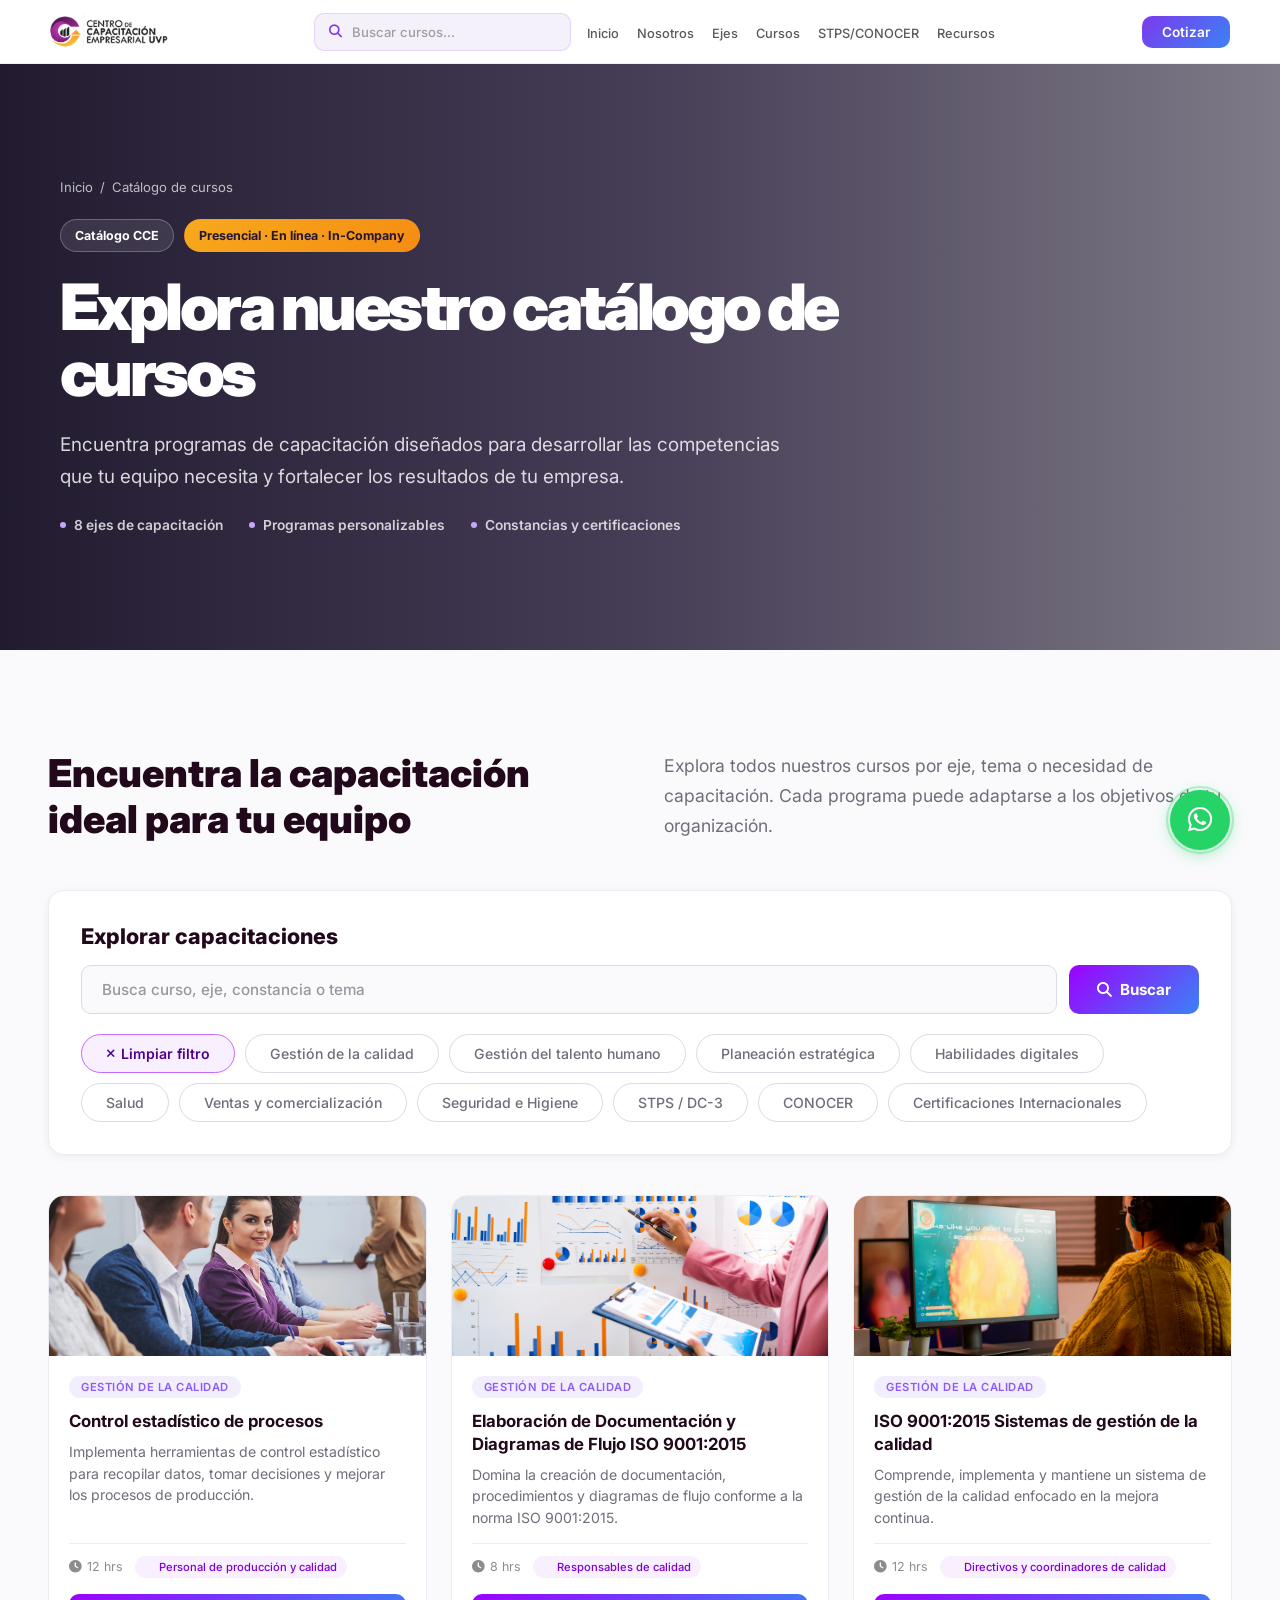
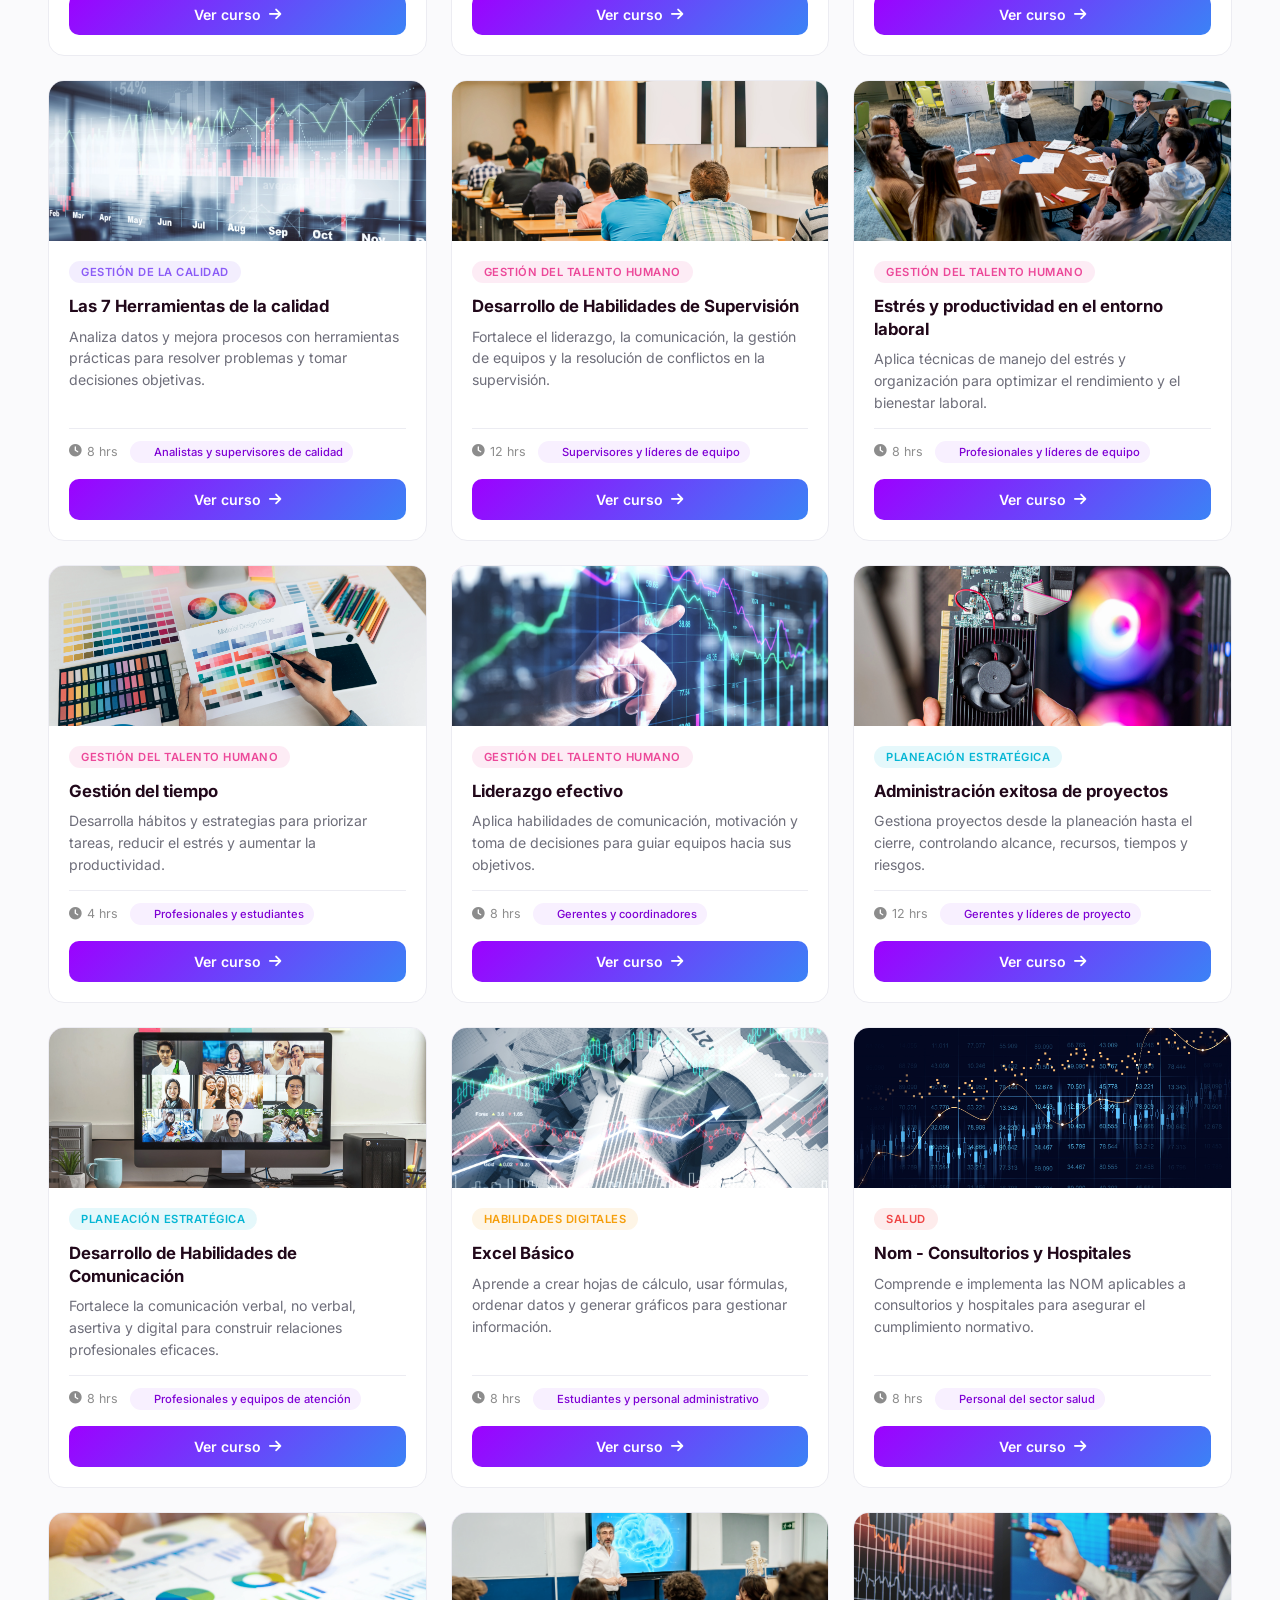
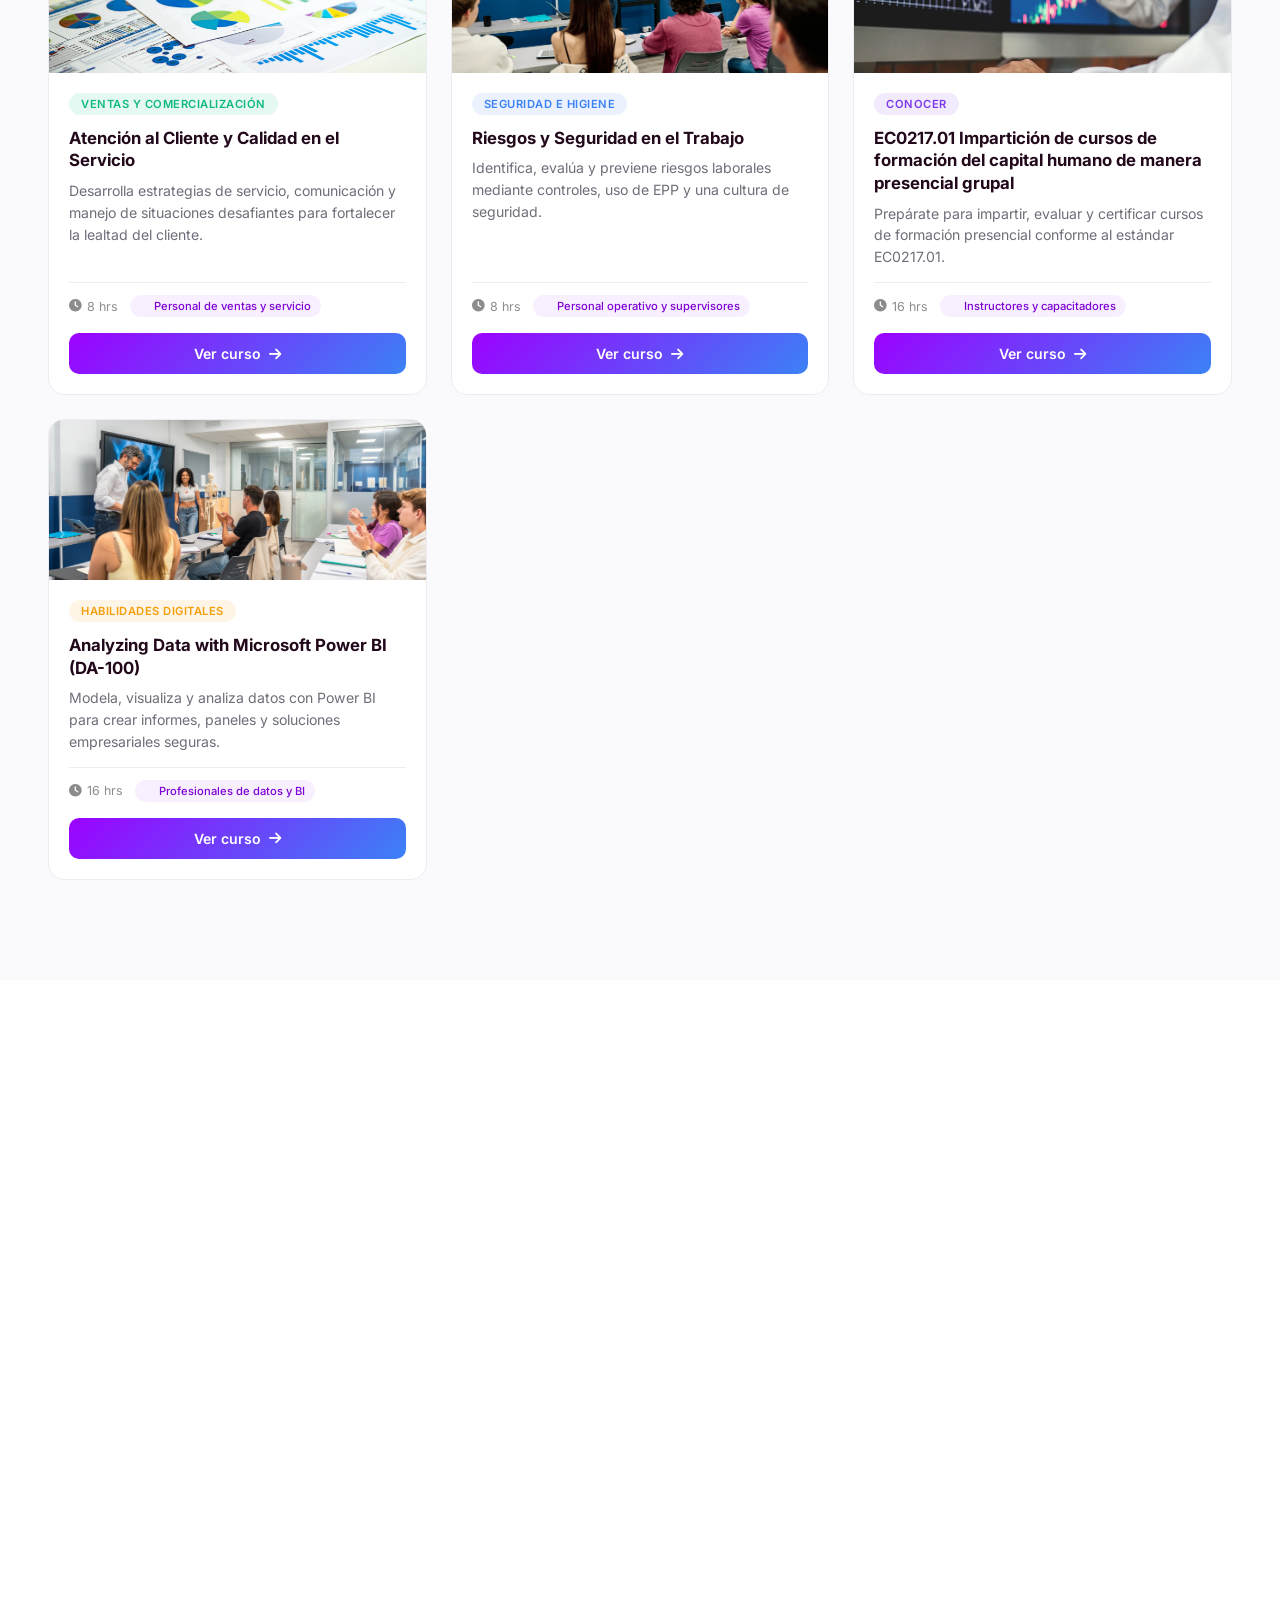
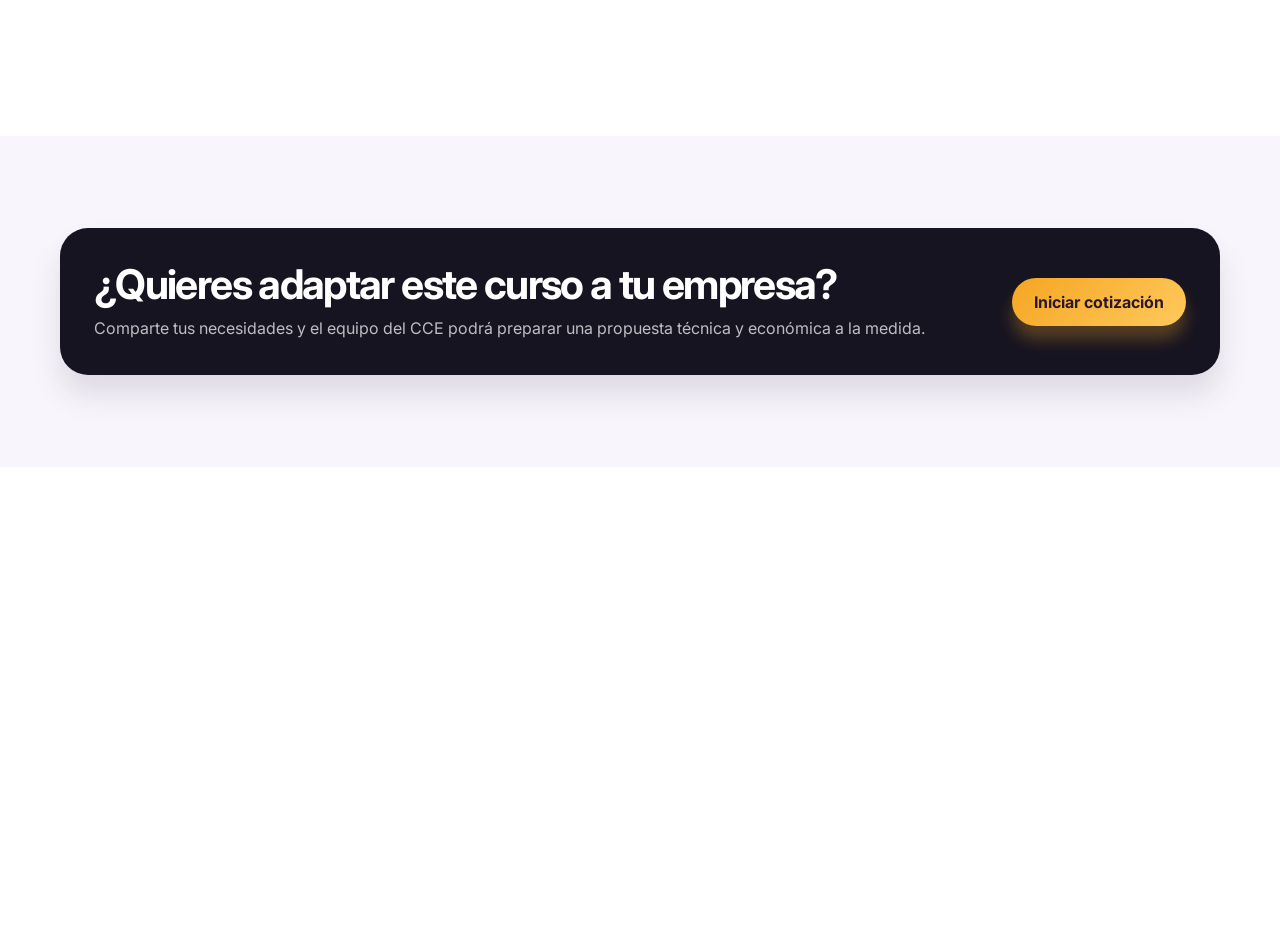
==== cursos.html @ 383e5fc8 "commit" ====
<!DOCTYPE html>
<html lang="es">
<head>
  <meta charset="UTF-8" />
  <meta name="viewport" content="width=device-width, initial-scale=1.0" />
  <title>Catálogo de cursos | CCE</title>
  <link href="https://fonts.googleapis.com/css2?family=Inter:wght@400;500;600;700;800;900&amp;display=swap" rel="stylesheet" />
  <link rel="stylesheet" href="styles/tokens.css" />
  <link rel="stylesheet" href="styles/fa-subset.css" />
</head>
<body data-catalog="full">
  <nav class="navbar">
    <a href="index.html#inicio" class="navbar-logo">
      <img src="assets/images/brand/cce-logo.png" alt="CCE Logo" class="logo-img" />
    </a>
    <div class="navbar-center">
      <div class="navbar-search">
        <i class="fas fa-search"></i>
        <input type="text" placeholder="Buscar cursos..." autocomplete="off" id="navbarSearchInput" />
        <div class="navbar-search-dropdown" id="navbarSearchDropdown"></div>
      </div>
      <ul class="navbar-links" id="navLinks">
        <li><a href="index.html">Inicio</a></li>
        <li><a href="index.html#nosotros">Nosotros</a></li>
        <li><a href="index.html#ejes">Ejes</a></li>
        <li><a href="cursos.html">Cursos</a></li>
        <li><a href="index.html#certificaciones">STPS/CONOCER</a></li>
        <li><a href="index.html#guias">Recursos</a></li>
        <li class="nav-cotizar-mobile"><a href="#cotizador" class="nav-cotizar">Cotizar</a></li>
      </ul>
    </div>
    <a href="#cotizador" class="navbar-cotizar">Cotizar</a>
    <div class="hamburger" id="hamburger" aria-label="Abrir menú" role="button" tabindex="0">
      <span></span><span></span><span></span>
    </div>
  </nav>

  <main>
    <section class="curso-hero">
      <img class="curso-hero-bg" src="assets/images/heroes/catalogo-cursos.jpg" alt="Personas analizando información empresarial" />
      <div class="curso-hero-overlay"></div>
      <div class="curso-hero-content">
        <nav class="curso-breadcrumb" aria-label="Breadcrumb">
          <a href="index.html">Inicio</a><span>/</span><span>Catálogo de cursos</span>
        </nav>
        <div class="curso-hero-tags">
          <span>Catálogo CCE</span>
          <span>Presencial · En línea · In-Company</span>
        </div>
        <h1>Explora nuestro catálogo de cursos</h1>
        <p class="curso-hero-desc">Encuentra programas de capacitación diseñados para desarrollar las competencias que tu equipo necesita y fortalecer los resultados de tu empresa.</p>
        <div class="curso-hero-meta">
          <span>8 ejes de capacitación</span>
          <span>Programas personalizables</span>
          <span>Constancias y certificaciones</span>
        </div>
      </div>
    </section>

    <section class="cursos" id="cursos">
      <div class="cursos-header">
        <h2>Encuentra la capacitación ideal para tu equipo</h2>
        <p>Explora todos nuestros cursos por eje, tema o necesidad de capacitación. Cada programa puede adaptarse a los objetivos de tu organización.</p>
      </div>

      <div class="cursos-search-section">
        <h3 class="cursos-search-title">Explorar capacitaciones</h3>
        <div class="cursos-search-row">
          <input type="text" class="cursos-search-input" id="cursosSearchInput" placeholder="Busca curso, eje, constancia o tema" />
          <button class="cursos-search-btn" id="cursosSearchBtn" type="button"><i class="fas fa-search"></i> Buscar</button>
        </div>
        <div class="cursos-chips" id="cursosChips">
          <button class="chip-clear" id="chipClear" type="button" title="Mostrar todos los cursos"><i class="fas fa-times"></i> Limpiar filtro</button>
          <button class="chip" type="button" data-category="calidad">Gestión de la calidad</button>
          <button class="chip" type="button" data-category="talento">Gestión del talento humano</button>
          <button class="chip" type="button" data-category="planeacion">Planeación estratégica</button>
          <button class="chip" type="button" data-category="digitales">Habilidades digitales</button>
          <button class="chip" type="button" data-category="salud">Salud</button>
          <button class="chip" type="button" data-category="ventas">Ventas y comercialización</button>
          <button class="chip" type="button" data-category="seguridad">Seguridad e Higiene</button>
          <button class="chip" type="button" data-credential="stps">STPS / DC-3</button>
          <button class="chip" type="button" data-credential="conocer">CONOCER</button>
          <button class="chip" type="button" data-credential="internacional">Certificaciones Internacionales</button>
        </div>
      </div>

      <div class="cursos-grid" id="cursosGrid"></div>
    </section>

    <section class="cotizador" id="cotizador">
      <div class="cotizador-container">
        <div class="cotizador-info">
          <h2>Solicita una propuesta de capacitación para tu empresa</h2>
          <p class="cotizador-como-funciona">¿Cómo funciona?</p>
          <ol class="cotizador-pasos">
            <li class="cotizador-paso"><span class="cotizador-paso-numero">1</span><div><h3>Comparte tus necesidades</h3><p>Selecciona el curso o eje de capacitación que más se adapte a tu empresa.</p></div></li>
            <li class="cotizador-paso"><span class="cotizador-paso-numero">2</span><div><h3>Personalizamos la propuesta</h3><p>Definimos modalidad, participantes, contenidos y objetivos de acuerdo con tus requerimientos.</p></div></li>
            <li class="cotizador-paso"><span class="cotizador-paso-numero">3</span><div><h3>Recibe propuesta</h3><p>Nuestro equipo te enviará una propuesta personalizada y dará seguimiento a tu solicitud.</p></div></li>
          </ol>
        </div>
        <form class="cotizador-form">
          <h2>Solicita una propuesta</h2>
          <div class="cotizador-campos">
            <label><span class="sr-only">Nombre</span><input type="text" name="nombre" placeholder="Nombre" autocomplete="name" required /></label>
            <label><span class="sr-only">Empresa</span><input type="text" name="empresa" placeholder="Empresa" autocomplete="organization" required /></label>
            <label><span class="sr-only">Correo empresarial</span><input type="email" name="correo" placeholder="Correo empresarial" autocomplete="email" required /></label>
            <label><span class="sr-only">WhatsApp</span><input type="tel" name="whatsapp" placeholder="WhatsApp" autocomplete="tel" required /></label>
            <label class="cotizador-campo-completo"><span class="sr-only">Curso o eje de interés</span><select name="interes" required><option value="" selected disabled>Selecciona curso o eje de interés</option><option value="planeacion">Planeación Estratégica</option><option value="talento">Gestión del Talento Humano</option><option value="calidad">Gestión de la Calidad</option><option value="ventas">Ventas y Comercialización</option><option value="seguridad">Seguridad e Higiene</option><option value="salud">Salud</option><option value="digitales">Habilidades Digitales</option><option value="conocer">CONOCER</option><option value="otro">Otro</option></select></label>
            <label><span class="sr-only">Modalidad deseada</span><select name="modalidad" required><option value="" selected disabled>Modalidad deseada</option><option value="presencial">Presencial</option><option value="linea">En línea</option><option value="hibrida">Híbrida</option><option value="in-company">In-Company</option></select></label>
            <label><span class="sr-only">Número de participantes</span><input type="number" name="participantes" placeholder="Número de participantes" min="1" required /></label>
            <label><span class="sr-only">Tipo de constancia</span><select name="constancia" required><option value="" selected disabled>Tipo de constancia</option><option value="institucional">Constancia institucional</option><option value="dc3">DC-3 (STPS)</option><option value="conocer">Certificación CONOCER</option><option value="internacional">Certificación internacional</option><option value="no-requerida">No requerida</option></select></label>
            <label><span class="sr-only">Ciudad o localidad</span><input type="text" name="ciudad" placeholder="Ciudad / Localidad" autocomplete="address-level2" required /></label>
            <label class="cotizador-campo-completo"><span class="sr-only">Objetivo de capacitación</span><textarea name="objetivo" rows="3" placeholder="Cuéntanos el objetivo de capacitación" required></textarea></label>
          </div>
          <button type="submit" class="cotizador-btn">Recibir propuesta personalizada</button>
          <p class="cotizador-aviso">Tus datos serán utilizados únicamente para dar seguimiento a tu solicitud de capacitación.</p>
        </form>
      </div>
    </section>

    <section class="course-footer-cta-wrap">
      <div class="course-footer-cta">
        <div>
          <h2>¿Quieres adaptar este curso a tu empresa?</h2>
          <p>Comparte tus necesidades y el equipo del CCE podrá preparar una propuesta técnica y económica a la medida.</p>
        </div>
        <a href="#cotizador">Iniciar cotización</a>
      </div>
    </section>
  </main>

  
  <!-- ============================================
       FOOTER — NUEVA ESTRUCTURA
       ============================================ -->
  <footer class="footer">
    <div class="footer-grid">
      <div class="footer-col footer-col-desc">
        <div class="footer-brand">Centro de Capacitación <span>Empresarial UVP</span></div>
        <p>Somos una plataforma de educación en línea comprometida con la excelencia académica y la innovación constante. Capacitación práctica que transforma equipos y resultados.</p>
        <a href="https://wa.me/521" target="_blank" style="display:inline-flex;align-items:center;gap:8px;padding:10px 20px;border-radius:10px;background:#25D366;color:#fff;font-size:0.82rem;font-weight:700;text-decoration:none;transition:transform var(--transition-fast);">
          <i class="fab fa-whatsapp"></i> Contáctanos
        </a>
      </div>
      <div class="footer-col">
        <h3>Mapa de sitio</h3>
        <ul>
          <li><a href="#nosotros"><i class="fas fa-arrow-right"></i>Nosotros</a></li>
          <li><a href="#ejes"><i class="fas fa-arrow-right"></i>Ejes</a></li>
          <li><a href="cursos.html"><i class="fas fa-arrow-right"></i>Cursos</a></li>
          <li><a href="#certificaciones"><i class="fas fa-arrow-right"></i>STPS / CONOCER</a></li>
          <li><a href="#guias"><i class="fas fa-arrow-right"></i>Recursos</a></li>
          <li><a href="#cotizador"><i class="fas fa-arrow-right"></i>Cotizar</a></li>
        </ul>
      </div>
      <div class="footer-col">
        <h3>Legal</h3>
        <ul>
          <li><a href="#"><i class="fas fa-arrow-right"></i>Aviso de privacidad</a></li>
          <li><a href="#"><i class="fas fa-arrow-right"></i>Términos y condiciones</a></li>
          <li><a href="#"><i class="fas fa-arrow-right"></i>Política de cookies</a></li>
        </ul>
      </div>
      <div class="footer-col">
        <h3>Contacto</h3>
        <div class="footer-contact-item">
          <svg class="footer-contact-icon" aria-hidden="true" viewBox="0 0 24 24"><path d="M20 10c0 6-8 12-8 12S4 16 4 10a8 8 0 1 1 16 0Z"/><circle cx="12" cy="10" r="3"/></svg>
          <p>Calle 3 Sur 5759, Col. El Cerrito, CP 72440, Puebla</p>
        </div>
        <div class="footer-contact-item">
          <svg class="footer-contact-icon" aria-hidden="true" viewBox="0 0 24 24"><path d="M22 16.92v3a2 2 0 0 1-2.18 2 19.8 19.8 0 0 1-8.63-3.07 19.5 19.5 0 0 1-6-6A19.8 19.8 0 0 1 2.12 4.18 2 2 0 0 1 4.11 2h3a2 2 0 0 1 2 1.72c.12.9.33 1.78.62 2.63a2 2 0 0 1-.45 2.11L8 9.74a16 16 0 0 0 6 6l1.28-1.28a2 2 0 0 1 2.11-.45c.85.29 1.73.5 2.63.62A2 2 0 0 1 22 16.92Z"/></svg>
          <p>+52 222 123 4567<br />+52 222 987 6543</p>
        </div>
        <div class="footer-contact-item">
          <svg class="footer-contact-icon" aria-hidden="true" viewBox="0 0 24 24"><rect x="3" y="5" width="18" height="14" rx="2"/><path d="m3 7 9 6 9-6"/></svg>
          <p>contacto@cceuvp.com</p>
        </div>
      </div>
      <div class="footer-col">
        <h3>Síguenos</h3>
        <div class="footer-social">
          <a href="#" aria-label="Facebook">
            <svg width="18" height="18" viewBox="0 0 24 24" fill="currentColor"><path d="M24 12.073c0-6.627-5.373-12-12-12S0 5.446 0 12.073C0 18.1 4.388 23.136 10.125 24v-8.437H7.078v-3.49h3.047v-2.66c0-3.007 1.792-4.669 4.533-4.669 1.312 0 2.686.235 2.686.235v2.953H15.83c-1.491 0-1.956.925-1.956 1.874v2.25h3.328l-.532 3.49h-2.796V24C19.612 23.136 24 18.1 24 12.073z"/></svg>
          </a>
          <a href="#" aria-label="YouTube">
            <svg width="18" height="18" viewBox="0 0 24 24" fill="currentColor"><path d="M23.498 6.186a3.016 3.016 0 00-2.122-2.136C19.505 3.545 12 3.545 12 3.545s-7.505 0-9.377.505A3.017 3.017 0 00.502 6.186C0 8.07 0 12 0 12s0 3.93.502 5.814a3.016 3.016 0 002.122 2.136c1.871.505 9.376.505 9.376.505s7.505 0 9.377-.505a3.015 3.015 0 002.122-2.136C24 15.93 24 12 24 12s0-3.93-.502-5.814zM9.545 15.568V8.432L15.818 12l-6.273 3.568z"/></svg>
          </a>
          <a href="#" aria-label="Instagram">
            <svg width="18" height="18" viewBox="0 0 24 24" fill="currentColor"><path d="M12 2.163c3.204 0 3.584.012 4.85.07 3.252.148 4.771 1.691 4.919 4.919.058 1.265.069 1.645.069 4.849 0 3.205-.012 3.584-.069 4.849-.149 3.225-1.664 4.771-4.919 4.919-1.266.058-1.644.07-4.85.07-3.204 0-3.584-.012-4.849-.07-3.26-.149-4.771-1.699-4.919-4.92-.058-1.265-.07-1.644-.07-4.849 0-3.204.013-3.583.07-4.849.149-3.227 1.664-4.771 4.919-4.919 1.266-.057 1.645-.069 4.849-.069zM12 0C8.741 0 8.333.014 7.053.072 2.695.272.273 2.69.073 7.052.014 8.333 0 8.741 0 12c0 3.259.014 3.668.072 4.948.2 4.358 2.618 6.78 6.98 6.98C8.333 23.986 8.741 24 12 24c3.259 0 3.668-.014 4.948-.072 4.354-.2 6.782-2.618 6.979-6.98.059-1.28.073-1.689.073-4.948 0-3.259-.014-3.667-.072-4.947-.196-4.354-2.617-6.78-6.979-6.98C15.668.014 15.259 0 12 0zm0 5.838a6.162 6.162 0 100 12.324 6.162 6.162 0 000-12.324zM12 16a4 4 0 110-8 4 4 0 010 8zm6.406-11.845a1.44 1.44 0 100 2.881 1.44 1.44 0 000-2.881z"/></svg>
          </a>
          <a href="#" aria-label="LinkedIn">
            <svg width="18" height="18" viewBox="0 0 24 24" fill="currentColor"><path d="M20.447 20.452h-3.554v-5.569c0-1.328-.027-3.037-1.852-3.037-1.853 0-2.136 1.445-2.136 2.939v5.667H9.351V9h3.414v1.561h.046c.477-.9 1.637-1.85 3.37-1.85 3.601 0 4.267 2.37 4.267 5.455v6.286zM5.337 7.433a2.062 2.062 0 01-2.063-2.065 2.064 2.064 0 112.063 2.065zm1.782 13.019H3.555V9h3.564v11.452zM22.225 0H1.771C.792 0 0 .774 0 1.729v20.542C0 23.227.792 24 1.771 24h20.451C23.2 24 24 23.227 24 22.271V1.729C24 .774 23.2 0 22.222 0h.003z"/></svg>
          </a>
        </div>
      </div>
    </div>
    <div class="footer-bottom">
      <p>&copy; 2026 Centro de Capacitación Empresarial UVP. Todos los derechos reservados.</p>
    </div>
  </footer>

  <a href="https://wa.me/521" target="_blank" rel="noopener" class="whatsapp-float" aria-label="WhatsApp"><i class="fab fa-whatsapp"></i><span class="whatsapp-float-tooltip">Escríbenos</span></a>

  <script src="scripts/animations.js" defer></script>
  <script src="scripts/ui-interactions.js" defer></script>
</body>
</html>
---- styles/tokens.css ----
:root {
  --color-primary-50: #F8F0FF;
  --color-primary-100: #F0DFFF;
  --color-primary-200: #D9A7FF;
  --color-primary-300: #C46AFF;
  --color-primary-400: #B030FF;
  --color-primary-500: #9C01FF;
  --color-primary-600: #7E00D4;
  --color-primary-700: #51008B;
  --color-primary-800: #3A0065;
  --color-primary-900: #21081A;

  --color-accent-50: #FFF6E8;
  --color-accent-100: #FFE9C5;
  --color-accent-200: #FFD68B;
  --color-accent-300: #FFC24E;
  --color-accent-400: #FFB12C;
  --color-accent-500: #FFA901;
  --color-accent-600: #F6A12C;
  --color-accent-700: #D58700;
  --color-accent-800: #9A6200;
  --color-accent-900: #6A4300;

  --color-background: #FFFFFF;
  --color-surface: #FAFAFC;
  --color-surface-secondary: #F3F3F7;

  --color-text-primary: #21081A;
  --color-text-secondary: #511448;
  --color-text-muted: #6E6E7A;
  --color-text-inverse: #FFFFFF;

  --color-border-light: #ECECF2;
  --color-border-default: #DADAE5;
  --color-border-strong: #BEBED0;

  --font-heading-xl: clamp(2.5rem, 4vw, 3.25rem);
  --font-heading-lg: clamp(2rem, 3vw, 2.6rem);
  --font-heading-md: clamp(1.5rem, 2.5vw, 2rem);
  --font-body-lg: 1.1rem;
  --font-body: 0.95rem;
  --font-body-sm: 0.88rem;
  --font-caption: 0.78rem;

  --radius-sm: 8px;
  --radius-md: 10px;
  --radius-lg: 16px;
  --radius-xl: 24px;
  --radius-full: 50px;

  --shadow-sm: 0 2px 8px rgba(0, 0, 0, 0.06);
  --shadow-md: 0 8px 24px rgba(0, 0, 0, 0.08);
  --shadow-lg: 0 20px 40px -12px rgba(0, 0, 0, 0.1);
  --shadow-xl: 0 30px 60px -12px rgba(0, 0, 0, 0.15);

  --transition-fast: 0.2s ease;
  --transition-base: 0.3s ease;
  --transition-slow: 0.5s cubic-bezier(0.23, 1, 0.32, 1);

  --motion-duration-fast: 150ms;
  --motion-duration-base: 250ms;
  --motion-duration-slow: 400ms;
  --motion-easing-enter: cubic-bezier(0, 0, 0.2, 1);
  --motion-easing-exit: cubic-bezier(0.4, 0, 1, 1);
  --motion-easing-bounce: cubic-bezier(0.34, 1.56, 0.64, 1);
  --motion-easing-parallax: cubic-bezier(0.23, 1, 0.32, 1);
}

* { margin: 0; padding: 0; box-sizing: border-box; }

body {
  font-family: 'Inter', sans-serif;
  overflow-x: hidden;
  background: var(--color-background);
  color: var(--color-text-primary);
  -webkit-font-smoothing: antialiased;
  -moz-osx-font-smoothing: grayscale;
}

img { max-width: 100%; display: block; }
a { color: inherit; text-decoration: none; }
button { cursor: pointer; font-family: 'Inter', sans-serif; }

@media (prefers-reduced-motion: reduce) {
  *, *::before, *::after {
    animation-duration: 0.01ms !important;
    animation-iteration-count: 1 !important;
    transition-duration: 0.01ms !important;
    scroll-behavior: auto !important;
  }
}

.sr-only {
  position: absolute; width: 1px; height: 1px; padding: 0; margin: -1px;
  overflow: hidden; clip: rect(0,0,0,0); white-space: nowrap; border-width: 0;
}

.fade-section {
  opacity: 0;
  transform: translateY(40px);
  transition: opacity 0.7s var(--motion-easing-parallax), transform 0.7s var(--motion-easing-parallax);
}
.fade-section.visible { opacity: 1; transform: translateY(0); }

@media (prefers-reduced-motion: reduce) {
  .fade-section { opacity: 1; transform: none; transition: none; }
}

@media (max-width: 768px) {
  :root {
    --font-heading-xl: clamp(2rem, 6vw, 2.5rem);
    --font-heading-lg: clamp(1.6rem, 5vw, 2rem);
  }
}

/* ============================================
   NAVBAR
   ============================================ */
.navbar {
  position: fixed; top: 0; left: 0; width: 100%; z-index: 100;
  display: flex; align-items: center; justify-content: space-between;
  padding: 0 max(48px, calc((100vw - 1180px) / 2)); height: 64px;
  background: #ffffff;
  backdrop-filter: blur(20px);
  border-bottom: 1px solid rgba(0, 0, 0, 0.06);
}

#inicio,
#nosotros,
#ejes,
#cursos,
#certificaciones,
#guias,
#cotizador {
  scroll-margin-top: 80px;
}

.navbar-center {
  flex: 1; display: flex; align-items: center; justify-content: center;
  gap: 24px; margin: 0;
}

.navbar-search {
  display: flex; align-items: center; gap: 0;
  background: #f4f1fa;
  border: 1px solid rgba(123, 47, 247, 0.15);
  border-radius: 10px;
  padding: 0 14px; height: 38px;
  transition: border-color var(--transition-base), box-shadow var(--transition-base);
  max-width: 400px;
  position: relative;
}

.navbar-search:focus-within {
  border-color: rgba(123, 47, 247, 0.4);
  box-shadow: 0 0 0 3px rgba(123, 47, 247, 0.08);
}

.navbar-search i { color: #7c3aed; font-size: 13px; margin-right: 10px; }

.navbar-search {
  position: relative;
}
.navbar-search input {
  border: none; outline: none; background: transparent;
  font-family: 'Inter', sans-serif; font-size: 0.82rem; font-weight: 500;
  color: #1a1a2e; width: 100%;
}
.navbar-search input::placeholder { color: rgba(0, 0, 0, 0.35); }

.navbar-search-dropdown {
  position: absolute; top: calc(100% + 8px); left: 50%; transform: translateX(-50%);
  width: 480px; background: #fff; border: 1px solid var(--color-border-light);
  border-radius: var(--radius-md); box-shadow: var(--shadow-lg);
  z-index: 200; max-height: 360px; overflow-y: auto;
  display: none;
}
.navbar-search-dropdown.active { display: block; }
.navbar-search-dropdown-item {
  display: flex; flex-wrap: wrap; align-items: center; gap: 4px 12px;
  padding: 10px 16px; cursor: pointer; font-size: 0.82rem;
  color: var(--color-text-secondary); transition: background var(--transition-fast);
  border-bottom: 1px solid var(--color-border-light);
}
.navbar-search-dropdown-item:last-child { border-bottom: none; }
.navbar-search-dropdown-item:hover { background: var(--color-primary-50); }
.navbar-search-dropdown-item .item-category {
  font-size: 0.65rem; padding: 2px 8px; border-radius: var(--radius-full);
  font-weight: 600; text-transform: uppercase; letter-spacing: 0.3px;
  background: var(--color-primary-50); color: var(--color-primary-600);
  white-space: nowrap; line-height: 1.4;
}
.navbar-search-dropdown-item .item-title {
  font-weight: 600; color: var(--color-text-primary);
  flex: 0 0 100%; order: 2; line-height: 1.4;
}
.navbar-search-dropdown-item .item-duration {
  color: var(--color-text-muted); font-size: 0.75rem; white-space: nowrap;
  margin-left: auto; display: inline-flex; align-items: center; gap: 4px;
}
.navbar-search-empty {
  padding: 20px; text-align: center; font-size: 0.82rem; color: var(--color-text-muted);
}

.navbar-links {
  display: flex; align-items: center; gap: 32px;
  list-style: none; margin: 0; padding: 0;
}
.navbar-links a {
  color: rgba(0, 0, 0, 0.65); text-decoration: none;
  font-size: 0.88rem; font-weight: 500;
  transition: color var(--transition-base);
}
.navbar-links a:hover { color: #7c3aed; }

.navbar-logo {
  display: flex; align-items: center; gap: 10px;
  text-decoration: none; z-index: 110;
}
.navbar-logo .logo-img { height: 36px; width: auto; object-fit: contain; }

.navbar-cotizar {
  position: relative; overflow: hidden;
  padding: 8px 20px; border-radius: 10px;
  background: linear-gradient(135deg, #7c3aed, #3b82f6);
  color: #fff !important; font-weight: 600; font-size: 0.85rem;
  text-decoration: none; white-space: nowrap; z-index: 110;
  transition: transform var(--transition-fast), box-shadow var(--transition-fast);
}
.navbar-cotizar::before {
  content: ''; position: absolute; top: 0; left: -100%; width: 100%; height: 100%;
  background: linear-gradient(90deg, transparent, rgba(255,255,255,0.2), transparent);
  animation: shimmer 2.5s infinite;
}
.navbar-cotizar:hover {
  background: linear-gradient(135deg, #6d28d9, #2563eb);
  color: #fff !important; transform: scale(1.03);
  box-shadow: 0 8px 20px rgba(124, 58, 237, 0.35);
}
.navbar-cotizar:hover::before { animation: none; }
.navbar-cotizar:active { transform: scale(0.96); }

@media (min-width: 769px) and (max-width: 1280px) {
  .navbar-center { gap: 16px; }
  .navbar-search { max-width: 260px; }
  .navbar-links { gap: 18px; }
  .navbar-links a { font-size: 0.8rem; }
}

@keyframes shimmer {
  0% { transform: translateX(0); }
  100% { transform: translateX(200%); }
}

.nav-cotizar-mobile {
  display: none;
}
.nav-cotizar {
  display: inline-flex; width: 100%; justify-content: center;
  padding: 12px 20px; margin-top: 8px; border-radius: 10px;
  background: linear-gradient(135deg, #7c3aed, #3b82f6);
  color: #fff !important; font-weight: 600; font-size: 0.9rem; text-decoration: none;
}

.hamburger {
  display: none; flex-direction: column; gap: 5px;
  cursor: pointer; padding: 6px; z-index: 110;
}
.hamburger span {
  width: 22px; height: 2.5px; background: #1a1a2e;
  border-radius: 2px; transition: all 0.3s ease;
}
.hamburger.active span:nth-child(1) { transform: rotate(45deg) translate(5px, 5px); }
.hamburger.active span:nth-child(2) { opacity: 0; }
.hamburger.active span:nth-child(3) { transform: rotate(-45deg) translate(5px, -5px); }

/* ============================================
   HERO
   ============================================ */
.hero {
  position: relative; width: 100%; height: 100vh;
  background: #0a0820; overflow: hidden;
  display: flex; align-items: center; padding-top: 64px;
}

.hero-video {
  position: absolute; top: 50%; left: 50%;
  min-width: 100%; min-height: 100%; width: 100vw; height: 100vh;
  transform: translate(-50%, -50%);
  object-fit: cover; z-index: 0;
}

@media (max-width: 768px) {
  .hero-video {
    width: 100%; height: 100%; top: 50%; left: 50%;
    transform: translate(-50%, -50%); object-fit: cover;
  }
}

.hero::before {
  content: ''; position: absolute; inset: 0;
  background: linear-gradient(135deg, rgba(10,8,30,0.88) 0%, rgba(20,10,40,0.75) 50%, rgba(10,8,30,0.6) 100%);
  z-index: 1;
}

.content {
  position: relative; z-index: 2;
  max-width: 720px; padding: 0 48px; margin-left: 6%;
}

.content > * {
  opacity: 0;
  transform: translateY(30px);
  animation: fadeUp 0.8s ease-out forwards;
}

.content > *:nth-child(1) { animation-delay: 0.2s; }
.content > *:nth-child(2) { animation-delay: 0.45s; }
.content > *:nth-child(3) { animation-delay: 0.7s; }
.content > *:nth-child(4) { animation-delay: 0.95s; }
.content > *:nth-child(5) { animation-delay: 1.2s; }
.content > *:nth-child(6) { animation-delay: 1.45s; }

@keyframes fadeUp {
  from { opacity: 0; transform: translateY(30px); }
  to { opacity: 1; transform: translateY(0); }
}

.badge {
  display: inline-flex; align-items: center; gap: 8px;
  padding: 8px 20px; border-radius: 50px;
  background: rgba(123, 47, 247, 0.18);
  border: 1px solid rgba(123, 47, 247, 0.35);
  color: #c4a8ff; font-size: 13px; font-weight: 600;
  letter-spacing: 0.3px; margin-bottom: 20px;
  backdrop-filter: blur(12px);
}
.badge i { color: #a78bfa; font-size: 12px; }

h1 {
  font-size: clamp(2.2rem, 5vw, 4.2rem); font-weight: 900;
  color: #ffffff; line-height: 1.1; margin-bottom: 16px;
}
h1 span {
  background: linear-gradient(135deg, #7c3aed, #6366f1, #3b82f6);
  -webkit-background-clip: text; -webkit-text-fill-color: transparent; background-clip: text;
}

.subtitle {
  font-size: clamp(0.95rem, 1.6vw, 1.1rem);
  color: rgba(255, 255, 255, 0.78);
  font-weight: 400; line-height: 1.7; margin-bottom: 32px; max-width: 580px;
}

.cta-group { display: flex; gap: 14px; flex-wrap: wrap; margin-bottom: 48px; }

.btn-primary {
  padding: 15px 34px; border-radius: 12px;
  background: linear-gradient(135deg, #7c3aed, #3b82f6);
  color: #fff; font-size: 15px; font-weight: 700; border: none;
  cursor: pointer;
  transition: transform var(--transition-base), box-shadow var(--transition-base);
  text-decoration: none; display: inline-flex; align-items: center; gap: 8px;
}
.btn-primary:hover {
  transform: translateY(-2px);
  box-shadow: 0 20px 40px rgba(124, 58, 237, 0.4);
}
.btn-primary i { font-size: 14px; }

.btn-secondary {
  padding: 15px 34px; border-radius: 12px;
  background: rgba(255, 255, 255, 0.07);
  border: 1px solid rgba(255, 255, 255, 0.18);
  color: #fff; font-size: 15px; font-weight: 600; cursor: pointer;
  transition: background var(--transition-base);
  text-decoration: none; display: inline-flex; align-items: center; gap: 8px;
}
.btn-secondary:hover { background: rgba(255, 255, 255, 0.14); }

.btn-nav {
  padding: 8px 20px !important; border-radius: 10px;
  background: linear-gradient(135deg, #7c3aed, #3b82f6) !important;
  color: #fff !important; font-weight: 600 !important; font-size: 0.85rem !important;
}
.btn-nav:hover {
  background: linear-gradient(135deg, #6d28d9, #2563eb) !important;
  color: #fff !important;
}

.features {
  display: grid; grid-template-columns: repeat(3, 1fr); gap: 16px; margin-bottom: 40px;
}

.feature-card {
  background: rgba(255, 255, 255, 0.05);
  border: 1px solid rgba(255, 255, 255, 0.08);
  border-radius: 14px; padding: 24px 18px; text-align: left;
  backdrop-filter: blur(8px);
  transition: transform var(--transition-base), border-color var(--transition-base), background var(--transition-base);
}
.feature-card:hover {
  transform: translateY(-3px);
  border-color: rgba(123, 47, 247, 0.4);
  background: rgba(255, 255, 255, 0.08);
}

.feature-icon {
  width: 44px; height: 44px; margin-bottom: 12px;
  display: flex; align-items: center; justify-content: center;
  border-radius: 12px; background: rgba(123, 47, 247, 0.15);
}
.feature-icon svg { width: 18px; height: 18px; color: #a78bfa; }

.feature-title { font-size: 0.9rem; font-weight: 700; color: #fff; margin-bottom: 5px; }
.feature-desc { font-size: 0.78rem; color: rgba(255, 255, 255, 0.6); line-height: 1.5; }

.stats { display: flex; flex-wrap: wrap; gap: 0; padding-top: 24px; border-top: 1px solid rgba(255, 255, 255, 0.08); }
.stat { color: rgba(255, 255, 255, 0.82); font-size: 1rem; font-weight: 600; line-height: 1.3; text-align: left; }
.stat + .stat { margin-left: 20px; padding-left: 20px; border-left: 1px solid rgba(255, 255, 255, 0.2); }
.stat-number { font-size: 1.8rem; font-weight: 800; color: #fff; }
.stat-number span {
  background: linear-gradient(135deg, #7c3aed, #3b82f6);
  -webkit-background-clip: text; -webkit-text-fill-color: transparent; background-clip: text;
}
.stat-label { font-size: 0.78rem; color: rgba(255, 255, 255, 0.6); margin-top: 2px; font-weight: 500; }

@media (min-width: 1025px) {
  .content { max-width: 1080px; }
  .feature-title { font-size: 1.5rem; }
  .feature-desc { font-size: 1rem; line-height: 1.3rem; }
  .stats { flex-wrap: nowrap; }
  .stat { white-space: nowrap; }
}

.glow-orb {
  position: absolute; width: 500px; height: 500px; border-radius: 50%;
  background: radial-gradient(circle, rgba(123,47,247,0.3), transparent 70%);
  top: -120px; right: -80px;
  animation: float 8s ease-in-out infinite; z-index: 1;
}
.glow-orb-2 {
  position: absolute; width: 400px; height: 400px; border-radius: 50%;
  background: radial-gradient(circle, rgba(59,130,246,0.25), transparent 70%);
  bottom: -100px; left: 30%;
  animation: float 10s ease-in-out infinite reverse; z-index: 1;
}

@keyframes float {
  0%, 100% { transform: translate(0, 0); }
  50% { transform: translate(25px, -25px); }
}

@media (max-width: 768px) {
  .navbar { padding: 0 20px; }
  .navbar-cotizar { display: none; }
  .navbar-center { display: block; flex: 0 0 auto; order: 2; margin-left: auto; }
  .navbar-logo { order: 1; }
  .hamburger { display: flex; order: 3; }
  .navbar-search { display: none; }
  .navbar-center.active .navbar-search {
    position: fixed; top: 64px; left: 0; z-index: 101;
    display: flex; width: 100%; max-width: none; height: 52px;
    padding: 0 24px; border-radius: 0; background: #fff;
  }
  .navbar-search-dropdown { width: 100%; left: 0; transform: none; border-radius: 0; }
  .navbar-links {
    position: fixed; top: 116px; left: 0; width: 100%;
    background: #ffffff; flex-direction: column; padding: 24px; gap: 20px;
    border-bottom: 1px solid rgba(0,0,0,0.08);
    transform: translateY(-120%); opacity: 0;
    transition: all 0.35s ease; z-index: 100;
  }
  .navbar-links.active { transform: translateY(0); opacity: 1; }
  .navbar-links a { font-size: 1rem; }
  .nav-cotizar-mobile { display: block; }
  .hero {
    height: auto; min-height: 100svh; min-height: 100dvh;
    align-items: flex-start;
  }
  .hero-video { height: 100%; }
  .content { width: 100%; max-width: none; padding: 44px 24px 48px; margin-left: 0; }
  .cta-group { margin-bottom: 32px; }
  .features { grid-template-columns: 1fr; }
  .feature-card { padding: 18px; }
  .stats { display: grid; grid-template-columns: repeat(2, minmax(0, 1fr)); gap: 20px; margin-top: 0; }
  .stat + .stat { margin-left: 0; padding-left: 0; border-left: 0; }
  .nosotros { padding: 60px 24px; }
  .nosotros-body { gap: 30px; }
}

/* ============================================
   NOSOTROS
   ============================================ */
.nosotros {
  position: relative; width: 100%; padding: 100px 48px; background: #f5f7fb;
}
.nosotros-body {
  display: grid; grid-template-columns: minmax(0, 1fr) minmax(0, 0.95fr); align-items: center; gap: 60px;
  max-width: 1300px; margin: 0 auto;
}
.nosotros-imagen { position: relative; width: min(100%, 653px); }
.nosotros-collage {
  display: grid; grid-template-columns: repeat(2, minmax(0, 1fr)); grid-template-rows: repeat(2, minmax(0, 1fr));
  gap: 19px 21px; aspect-ratio: 654 / 530;
}
.nosotros-collage-image { display: block; width: 100%; height: 100%; object-fit: cover; }
.nosotros-collage-image-main { grid-row: span 2; border-radius: 10px; }
.nosotros-collage-image-secondary { border-radius: 10px 10px 104px 10px; }
.nosotros-mision-card {
  display: flex; flex-direction: column; align-items: center; justify-content: center; gap: 20px; padding: 30px;
  border: 1px solid rgba(60, 11, 70, 0.5); border-radius: 10px; background: #eadcf1; color: #172033; text-align: center;
}
.nosotros-mision-icon {
  display: flex; align-items: center; justify-content: center; width: 65px; height: 65px;
  border-radius: 10px; background: #27102f;
}
.nosotros-mision-icon img { display: block; width: 24px; height: 24px; }
.nosotros-mision-card h3 { font-size: 1.3125rem; font-weight: 700; line-height: 1; }
.nosotros-mision-card p { width: min(100%, 255px); font-size: 0.875rem; line-height: 1; }
.nosotros-texto { width: min(100%, 618px); }
.nosotros-texto .section-label {
  margin-bottom: 17px; color: #000; font-size: 1.3125rem; font-weight: 700; line-height: 1.2;
}
.nosotros-texto h2 {
  margin-bottom: 17px; color: #112033; font-size: clamp(2rem, 4vw, 2.625rem);
  font-weight: 700; letter-spacing: -0.06em; line-height: 0.94;
}
.nosotros-texto p {
  font-size: 1.125rem; color: #112033; line-height: 1.55; margin-bottom: 28px;
}
.nosotros-lista { list-style: none; display: flex; flex-direction: column; gap: 13px; }
.nosotros-lista li {
  display: flex; align-items: flex-start; gap: 12px;
  font-size: 1rem; color: #374151; font-weight: 400; line-height: 1.35;
}
.nosotros-lista li .check-icon {
  flex-shrink: 0; width: 16px; height: 16px;
  display: flex; align-items: center; justify-content: center; margin-top: 2px;
}
.nosotros-lista li .check-icon svg { width: 16px; height: 16px; color: #5b0b72; }
.nosotros-lista li strong { color: #5b0b72; font-weight: 700; }

@media (max-width: 768px) {
  .nosotros {
    --nosotros-mobile-inset: min(24px, max(0px, calc((100vw - 320px) / 2)));
    padding: 60px var(--nosotros-mobile-inset); overflow: hidden;
  }
  .nosotros-body { display: flex; flex-direction: column; width: 100%; gap: 30px; }
  .nosotros-imagen { width: 100%; min-width: 0; }
  .nosotros-collage { min-width: 0; }
  .nosotros-mision-card { padding: 16px; gap: 12px; }
  .nosotros-mision-icon { width: 48px; height: 48px; }
  .nosotros-mision-card h3 { font-size: 1rem; }
  .nosotros-mision-card p { font-size: 0.75rem; }
  .nosotros-texto { padding: 0; }
}

/* ============================================
   EJES DE CAPACITACIÓN
   ============================================ */
.ejes {
  position: relative; width: 100%; padding: 100px 48px;
  background: #0a0820; overflow: hidden;
}
.ejes::before {
  content: ''; position: absolute; top: 0; left: 50%; transform: translateX(-50%);
  width: 120%; height: 100%;
  background:
    radial-gradient(ellipse at 20% 10%, rgba(123, 47, 247, 0.15) 0%, transparent 50%),
    radial-gradient(ellipse at 80% 90%, rgba(59, 130, 246, 0.12) 0%, transparent 50%);
  pointer-events: none;
}
.ejes-header { text-align: center; max-width: 700px; margin: 0 auto 60px; position: relative; z-index: 2; }
.ejes-header .section-label {
  display: inline-flex; align-items: center; gap: 10px;
  padding: 10px 22px; border-radius: 50px;
  background: rgba(123, 47, 247, 0.15);
  color: #a78bfa; font-size: 13px; font-weight: 600;
  letter-spacing: 0.5px; margin-bottom: 20px;
  border: 1px solid rgba(123, 47, 247, 0.2);
}
.ejes-header .section-label i { animation: pulse 2s ease-in-out infinite; }
@keyframes pulse {
  0%, 100% { transform: scale(1); }
  50% { transform: scale(1.2); }
}
.ejes-header h2 {
  font-size: clamp(2rem, 4vw, 3.5rem); font-weight: 900;
  color: #fff; line-height: 1.1; margin-bottom: 16px;
}
.ejes-header h2 span {
  background: linear-gradient(135deg, #7c3aed, #6366f1, #3b82f6, #06b6d4);
  -webkit-background-clip: text; -webkit-text-fill-color: transparent; background-clip: text;
  background-size: 200% 200%;
  animation: gradientShift 4s ease infinite;
}
@keyframes gradientShift {
  0%, 100% { background-position: 0% 50%; }
  50% { background-position: 100% 50%; }
}
.ejes-header p { font-size: 1.1rem; color: rgba(255, 255, 255, 0.65); line-height: 1.7; }

.ejes-grid {
  display: grid; grid-template-columns: repeat(4, 1fr); gap: 24px;
  max-width: 1300px; margin: 0 auto; position: relative; z-index: 2; perspective: 1000px;
}

.eje-card {
  position: relative; border-radius: 24px; padding: 40px 32px;
  background: rgba(255, 255, 255, 0.03);
  border: 1px solid rgba(255, 255, 255, 0.06);
  backdrop-filter: blur(20px); overflow: hidden; cursor: pointer;
  transition: transform 0.5s var(--motion-easing-parallax), background 0.5s ease, border-color 0.5s ease, box-shadow 0.5s ease;
  transform-style: preserve-3d;
  opacity: 0;
  transform: translateY(50px) rotateX(10deg);
  animation: cardEntrance 0.8s var(--motion-easing-parallax) forwards;
}
.eje-card:nth-child(1) { animation-delay: 0.1s; }
.eje-card:nth-child(2) { animation-delay: 0.2s; }
.eje-card:nth-child(3) { animation-delay: 0.3s; }
.eje-card:nth-child(4) { animation-delay: 0.4s; }
.eje-card:nth-child(5) { animation-delay: 0.5s; }
.eje-card:nth-child(6) { animation-delay: 0.6s; }
.eje-card:nth-child(7) { animation-delay: 0.7s; }

@keyframes cardEntrance {
  to { opacity: 1; transform: translateY(0) rotateX(0); }
}

.eje-card::before {
  content: ''; position: absolute; top: 0; left: 0; right: 0; height: 4px;
  background: var(--eje-color);
  transform: scaleX(0); transform-origin: left;
  transition: transform 0.5s var(--motion-easing-parallax);
}
.eje-card:hover::before { transform: scaleX(1); }
.eje-card:hover {
  transform: translateY(-12px) rotateX(0deg);
  background: rgba(255, 255, 255, 0.06);
  border-color: rgba(255, 255, 255, 0.12);
  box-shadow: 0 30px 60px -12px rgba(0, 0, 0, 0.4), 0 0 0 1px var(--eje-color);
}
.eje-card:hover .eje-icon { transform: scale(1.1) rotate(5deg); }
.eje-card:hover .eje-number { opacity: 1; transform: translateY(0); }

.eje-glow {
  position: absolute; top: -50%; right: -50%; width: 200px; height: 200px; border-radius: 50%;
  background: radial-gradient(circle, var(--eje-color) 0%, transparent 70%);
  opacity: 0; transition: opacity 0.5s ease; pointer-events: none;
}
.eje-card:hover .eje-glow { opacity: 0.15; }

.eje-icon {
  width: 64px; height: 64px; border-radius: 18px;
  display: flex; align-items: center; justify-content: center;
  background: linear-gradient(135deg, rgba(255,255,255,0.08), rgba(255,255,255,0.02));
  border: 1px solid rgba(255, 255, 255, 0.06);
  margin-bottom: 24px;
  transition: transform 0.4s var(--motion-easing-parallax);
  position: relative; overflow: hidden;
}
.eje-icon::after {
  content: ''; position: absolute; inset: 0;
  background: linear-gradient(135deg, var(--eje-color), transparent);
  opacity: 0; transition: opacity 0.4s ease;
}
.eje-card:hover .eje-icon::after { opacity: 0.3; }
.eje-icon svg {
  width: 26px; height: 26px; color: var(--eje-color);
  position: relative; z-index: 1;
  transition: color 0.4s ease;
}

.eje-number {
  position: absolute; top: 24px; right: 24px;
  font-size: 72px; font-weight: 900; color: var(--eje-color);
  opacity: 0.05; transform: translateY(20px);
  transition: opacity 0.4s ease, transform 0.4s ease;
  pointer-events: none;
}
.eje-content { position: relative; z-index: 2; }
.eje-title { font-size: 1.2rem; font-weight: 800; color: #fff; margin-bottom: 12px; line-height: 1.3; }
.eje-desc { font-size: 0.9rem; color: rgba(255, 255, 255, 0.65); line-height: 1.7; margin-bottom: 20px; }
.eje-link {
  display: inline-flex; align-items: center; gap: 8px;
  color: var(--eje-color); font-size: 0.85rem; font-weight: 600;
  text-decoration: none; opacity: 0; transform: translateX(-10px);
  transition: opacity 0.3s ease, transform 0.3s ease;
}
.eje-card:hover .eje-link { opacity: 1; transform: translateX(0); }
.eje-link i { font-size: 12px; transition: transform var(--transition-base); }
.eje-link:hover i { transform: translateX(4px); }

.eje-card[data-eje="1"] { --eje-color: #8b5cf6; }
.eje-card[data-eje="2"] { --eje-color: #ec4899; }
.eje-card[data-eje="3"] { --eje-color: #06b6d4; }
.eje-card[data-eje="4"] { --eje-color: #f59e0b; }
.eje-card[data-eje="5"] { --eje-color: #ef4444; }
.eje-card[data-eje="6"] { --eje-color: #10b981; }
.eje-card[data-eje="7"] { --eje-color: #3b82f6; }

.ejes-particles { position: absolute; inset: 0; pointer-events: none; z-index: 1; overflow: hidden; }
.particle {
  position: absolute; width: 4px; height: 4px; border-radius: 50%;
  background: var(--particle-color); opacity: 0;
  animation: particleFloat 8s ease-in-out infinite;
}
@keyframes particleFloat {
  0% { transform: translateY(100vh) scale(0); opacity: 0; }
  10% { opacity: 1; }
  90% { opacity: 1; }
  100% { transform: translateY(-100vh) scale(1); opacity: 0; }
}

@media (max-width: 1200px) { .ejes-grid { grid-template-columns: repeat(3, 1fr); } }
@media (max-width: 900px) { .ejes-grid { grid-template-columns: repeat(2, 1fr); } }
@media (max-width: 768px) {
  .ejes { padding: 70px 24px; }
  .ejes-grid { grid-template-columns: 1fr; gap: 16px; }
  .eje-card { padding: 32px 24px; }
}

/* ============================================
   EMPRESAS CARRUSEL — INFINITE SCROLL
   ============================================ */
.empresas {
  width: 100%; padding: 60px 0; background: #f8f6fc; overflow: hidden;
}
.empresas-titulo {
  text-align: center; font-size: 31px; font-weight: 700;
  color: rgba(0, 0, 0, 0.55); margin-bottom: 36px;
  letter-spacing: 0.3px; line-height: 32px;
}
.empresas-titulo span { color: #7c3aed; }

.carousel-wrapper {
  width: 100%;
  overflow: hidden;
  mask-image: linear-gradient(to right, transparent 0%, black 5%, black 95%, transparent 100%);
  -webkit-mask-image: linear-gradient(to right, transparent 0%, black 5%, black 95%, transparent 100%);
}

.carousel-track {
  display: flex;
  gap: 48px;
  width: max-content;
  animation: carouselScroll 40s linear infinite;
  padding: 0 48px;
}

.carousel-track:hover {
  animation-play-state: paused;
}

@keyframes carouselScroll {
  0% { transform: translateX(0); }
  100% { transform: translateX(-50%); }
}

.carousel-logo {
  flex: 0 0 auto;
  display: flex;
  align-items: center;
  justify-content: center;
  height: 60px;
}

.carousel-logo img {
  height: 48px;
  width: auto;
  object-fit: contain;
  filter: grayscale(40%) opacity(0.6);
  transition: filter var(--transition-base);
}

.carousel-logo img:hover {
  filter: grayscale(0%) opacity(1);
}

.testimonios-grid {
  display: grid;
  grid-template-columns: repeat(3, minmax(0, 1fr));
  gap: 24px;
  max-width: 1200px;
  margin: 52px auto 0;
  padding: 0 24px;
}

.testimonio-card {
  display: flex;
  min-height: 238px;
  flex-direction: column;
  padding: 30px;
  border: 1px solid rgba(93, 10, 147, 0.12);
  border-radius: 16px;
  background: #fff;
  box-shadow: 0 10px 28px rgba(41, 15, 73, 0.07);
}

.testimonio-quote {
  width: 28px;
  height: 28px;
  margin-bottom: 18px;
  color: #5d0a93;
}

.testimonio-card blockquote {
  margin: 0;
  color: rgba(0, 0, 0, 0.68);
  font-size: 0.98rem;
  line-height: 1.65;
}

.testimonio-autor {
  margin: auto 0 4px;
  padding-top: 24px;
  color: #290f49;
  font-size: 0.95rem;
  font-weight: 700;
}

.testimonio-cargo {
  margin: 0;
  color: #6b5a7d;
  font-size: 0.84rem;
}

@media (prefers-reduced-motion: reduce) {
  .carousel-track {
    animation: none;
  }
}

@media (max-width: 768px) {
  .empresas-titulo { padding: 0 24px; }
  .carousel-track {
    gap: 32px;
    padding: 0 24px;
  }

  .testimonios-grid {
    grid-template-columns: 1fr;
    margin-top: 40px;
  }

  .testimonio-card {
    min-height: 0;
  }
}

/* ============================================
   CURSOS
   ============================================ */
.cursos {
  position: relative; width: 100%; padding: 100px 48px;
  background: var(--color-surface);
}
.cursos-header {
  display: grid; grid-template-columns: 1fr 1fr; gap: 48px;
  max-width: 1300px; margin: 0 auto 48px; align-items: center;
}
.cursos-header h2 {
  font-size: var(--font-heading-lg); font-weight: 900;
  color: var(--color-text-primary); line-height: 1.2;
}
.cursos-header h2 span {
  background: linear-gradient(135deg, var(--color-primary-500), #3b82f6);
  -webkit-background-clip: text; -webkit-text-fill-color: transparent; background-clip: text;
}
.cursos-header p { font-size: var(--font-body-lg); color: var(--color-text-muted); line-height: 1.7; }

.cursos-search-section {
  max-width: 1300px; margin: 0 auto 40px;
  background: #fff; border: 1px solid var(--color-border-light);
  border-radius: var(--radius-lg); padding: 32px; box-shadow: var(--shadow-sm);
}
.cursos-search-title {
  font-size: 1.35rem; font-weight: 800;
  color: var(--color-text-primary); margin-bottom: 16px;
}
.cursos-search-row { display: flex; gap: 12px; margin-bottom: 20px; }

.cursos-search-input {
  flex: 1; padding: 14px 20px;
  border: 1px solid var(--color-border-default);
  border-radius: var(--radius-md);
  font-family: 'Inter', sans-serif; font-size: 0.95rem; font-weight: 500;
  color: var(--color-text-primary); background: var(--color-surface);
  outline: none;
  transition: border-color var(--transition-base), box-shadow var(--transition-base);
}
.cursos-search-input::placeholder { color: var(--color-text-muted); opacity: 0.7; }
.cursos-search-input:focus {
  border-color: var(--color-primary-400);
  box-shadow: 0 0 0 3px rgba(156, 1, 255, 0.08);
}

.cursos-search-btn {
  padding: 14px 28px; border-radius: var(--radius-md);
  background: linear-gradient(135deg, var(--color-primary-500), #3b82f6);
  color: #fff; font-size: 0.95rem; font-weight: 700; border: none; cursor: pointer;
  transition: transform var(--transition-base), box-shadow var(--transition-base), background var(--transition-base);
  display: inline-flex; align-items: center; gap: 8px; white-space: nowrap;
}
.cursos-search-btn:hover {
  background: linear-gradient(135deg, var(--color-primary-600), #2563eb);
  transform: translateY(-2px);
  box-shadow: 0 8px 20px rgba(124, 58, 237, 0.3);
}

.cursos-chips { display: flex; flex-wrap: wrap; gap: 10px; margin-bottom: 0; }

.chip {
  padding: 10px 24px; border-radius: var(--radius-full);
  border: 1px solid var(--color-border-default);
  background: #fff; color: var(--color-text-muted);
  font-size: var(--font-body-sm); font-weight: 500; cursor: pointer;
  transition: background var(--transition-base), border-color var(--transition-base), color var(--transition-base), transform var(--transition-fast);
  white-space: nowrap; font-family: 'Inter', sans-serif;
}
.chip:hover {
  border-color: var(--color-primary-400);
  color: var(--color-primary-500);
  background: var(--color-primary-50);
}
.chip.active {
  background: linear-gradient(135deg, var(--color-primary-500), #3b82f6);
  border-color: transparent; color: #fff;
  box-shadow: 0 4px 16px rgba(156, 1, 255, 0.3);
}

.chip-clear {
  display: inline-flex; align-items: center; gap: 6px;
  padding: 10px 24px; border-radius: var(--radius-full);
  border: 1px solid var(--color-primary-300);
  background: var(--color-primary-50); color: var(--color-primary-700);
  font-size: var(--font-body-sm); font-weight: 600; cursor: pointer;
  transition: background var(--transition-base), border-color var(--transition-base), transform var(--transition-fast);
  white-space: nowrap; font-family: 'Inter', sans-serif;
}
.chip-clear:hover {
  background: var(--color-primary-100);
  border-color: var(--color-primary-400);
  transform: scale(1.03);
}
.chip-clear i { font-size: 12px; }

.cursos-stats {
  display: grid; grid-template-columns: repeat(3, 1fr); gap: 20px;
  max-width: 1300px; margin: 0 auto 40px;
}
.cursos-stat-card {
  background: #fff; border: 1px solid var(--color-border-light);
  border-radius: var(--radius-lg); padding: 28px 24px; text-align: center;
  transition: transform var(--transition-base), box-shadow var(--transition-base), border-color var(--transition-base);
  box-shadow: var(--shadow-sm);
}
.cursos-stat-card:hover {
  transform: translateY(-4px);
  box-shadow: var(--shadow-md);
  border-color: var(--color-primary-200);
}
.cursos-stat-number { font-size: 2rem; font-weight: 900; color: var(--color-text-primary); line-height: 1.1; margin-bottom: 6px; }
.cursos-stat-number span {
  background: linear-gradient(135deg, var(--color-primary-500), #3b82f6);
  -webkit-background-clip: text; -webkit-text-fill-color: transparent; background-clip: text;
}
.cursos-stat-label { font-size: var(--font-caption); color: var(--color-text-muted); font-weight: 500; line-height: 1.4; max-width: 200px; margin: 0 auto; }

.cursos-grid {
  display: grid; grid-template-columns: repeat(auto-fill, minmax(320px, 1fr));
  gap: 24px; max-width: 1300px; margin: 0 auto;
}

.curso-card {
  background: #fff; border: 1px solid var(--color-border-light);
  border-radius: var(--radius-lg); overflow: hidden;
  transition: transform var(--transition-base), box-shadow var(--transition-base), border-color var(--transition-base);
  display: flex; flex-direction: column; height: 100%;
  cursor: pointer;
}
.curso-card:focus-visible { outline: 3px solid var(--color-primary-400); outline-offset: 3px; }
.curso-card:hover {
  transform: translateY(-4px);
  box-shadow: var(--shadow-lg);
  border-color: var(--color-primary-200);
}

.curso-image {
  width: 100%; height: 160px; object-fit: cover;
  background: linear-gradient(135deg, var(--color-primary-100), var(--color-primary-50));
}
.curso-content { padding: 20px 20px 16px; display: flex; flex-direction: column; flex: 1; }

.curso-category {
  display: inline-flex; align-items: center; gap: 6px;
  padding: 4px 12px; border-radius: var(--radius-full);
  font-size: 0.7rem; font-weight: 600; text-transform: uppercase;
  letter-spacing: 0.5px; width: fit-content; margin-bottom: 12px;
}
.curso-card[data-category="calidad"] .curso-category { background: rgba(139, 92, 246, 0.1); color: #8b5cf6; }
.curso-card[data-category="talento"] .curso-category { background: rgba(236, 72, 153, 0.1); color: #ec4899; }
.curso-card[data-category="planeacion"] .curso-category { background: rgba(6, 182, 212, 0.1); color: #06b6d4; }
.curso-card[data-category="digitales"] .curso-category { background: rgba(245, 158, 11, 0.1); color: #f59e0b; }
.curso-card[data-category="salud"] .curso-category { background: rgba(239, 68, 68, 0.1); color: #ef4444; }
.curso-card[data-category="ventas"] .curso-category { background: rgba(16, 185, 129, 0.1); color: #10b981; }
.curso-card[data-category="seguridad"] .curso-category { background: rgba(59, 130, 246, 0.1); color: #3b82f6; }
.curso-card[data-category="conocer"] .curso-category { background: rgba(124, 58, 237, 0.1); color: #7c3aed; }

.curso-title { font-size: 1.05rem; font-weight: 700; color: var(--color-text-primary); line-height: 1.35; margin-bottom: 8px; }
.curso-desc {
  font-size: var(--font-body-sm); color: var(--color-text-muted);
  line-height: 1.55; margin-bottom: 14px; flex: 1;
  display: -webkit-box; -webkit-line-clamp: 3; -webkit-box-orient: vertical; overflow: hidden;
}

.curso-meta {
  display: flex; align-items: center; gap: 12px;
  font-size: var(--font-caption); color: rgba(0, 0, 0, 0.45);
  padding-top: 12px; border-top: 1px solid var(--color-border-light); flex-wrap: wrap;
}
.curso-meta span { display: flex; align-items: center; gap: 6px; }

.curso-audience {
  display: inline-flex; align-items: center; gap: 6px;
  padding: 4px 10px; border-radius: var(--radius-full);
  font-size: 0.7rem; font-weight: 500;
  background: var(--color-primary-50); color: var(--color-primary-600); white-space: nowrap;
}

.curso-footer { padding: 0 20px 20px; margin-top: auto; }

.curso-btn {
  display: inline-flex; align-items: center; justify-content: center; gap: 8px; width: 100%;
  padding: 12px 20px; border-radius: var(--radius-md);
  background: linear-gradient(135deg, var(--color-primary-500), #3b82f6);
  color: #fff; font-size: var(--font-body-sm); font-weight: 600;
  text-decoration: none;
  transition: transform var(--transition-base), box-shadow var(--transition-base), background var(--transition-base);
}
.curso-btn:hover {
  background: linear-gradient(135deg, var(--color-primary-600), #2563eb);
  transform: translateY(-2px);
  box-shadow: 0 8px 20px rgba(156, 1, 255, 0.3);
}

.cursos-empty {
  grid-column: 1 / -1; text-align: center; padding: 60px 24px;
  font-size: var(--font-body-lg); color: var(--color-text-muted);
  background: #fff; border: 1px solid var(--color-border-light); border-radius: var(--radius-lg);
}

.cursos-more { display: flex; justify-content: center; margin-top: 36px; }
.cursos-more-btn {
  display: inline-flex; align-items: center; justify-content: center;
  padding: 14px 30px; border: 0; border-radius: var(--radius-md);
  background: linear-gradient(135deg, var(--color-primary-500), #3b82f6);
  color: #fff; font-size: var(--font-body-sm); font-weight: 700;
  text-decoration: none;
  transition: transform var(--transition-base), box-shadow var(--transition-base), background var(--transition-base);
}
.cursos-more-btn:hover {
  background: linear-gradient(135deg, var(--color-primary-600), #2563eb);
  transform: translateY(-2px); box-shadow: 0 8px 20px rgba(156, 1, 255, 0.3);
}

@media (max-width: 768px) {
  .cursos { padding: 70px 24px; }
  .cursos-header { grid-template-columns: 1fr; gap: 16px; }
  .cursos-search-section { padding: 24px; }
  .cursos-search-row { flex-direction: column; }
  .cursos-stats { grid-template-columns: 1fr; }
  .cursos-chips { gap: 8px; }
  .chip, .chip-clear { padding: 8px 18px; font-size: 0.8rem; }
  .cursos-grid { grid-template-columns: 1fr; }
  .cursos-stat-number { font-size: 1.6rem; }
}
@media (min-width: 769px) and (max-width: 1024px) {
  .cursos-header { gap: 32px; }
}

/* ============================================
   CERTIFICACIONES
   ============================================ */
.certificaciones {
  position: relative; width: 100%; padding: 100px 48px; background: #fff;
}
.certificaciones-header {
  display: grid; grid-template-columns: 1fr 1fr; gap: 48px;
  max-width: 1300px; margin: 0 auto 60px; align-items: start;
}
.certificaciones-header h2 {
  font-size: var(--font-heading-xl); font-weight: 900;
  color: var(--color-text-primary); line-height: 1.1;
}
.certificaciones-header p { font-size: var(--font-body-lg); color: var(--color-text-muted); line-height: 1.7; }

.certificaciones-grid {
  display: grid; grid-template-columns: repeat(3, 1fr); gap: 24px; max-width: 1300px; margin: 0 auto;
}

.cert-card {
  background: linear-gradient(135deg, #5D0A93, #290F49);
  border: 1px solid rgba(255, 255, 255, 0.08);
  border-radius: var(--radius-xl); padding: 40px 32px;
  display: flex; flex-direction: column;
  transition: transform var(--transition-base), box-shadow var(--transition-base), border-color var(--transition-base);
}
.cert-card:hover {
  transform: translateY(-6px);
  box-shadow: var(--shadow-lg);
  border-color: var(--color-primary-400);
}
.cert-card h3 { font-size: 1.35rem; font-weight: 800; color: #fff; margin-bottom: 12px; line-height: 1.3; }
.cert-card p {
  font-size: var(--font-body-sm); color: rgba(255, 255, 255, 0.65);
  line-height: 1.7; flex: 1; margin-bottom: 24px;
}
.cert-card p strong { color: rgba(255, 255, 255, 0.85); font-weight: 700; }
.cert-card-logo { align-self: flex-start; height: 60px; width: auto; object-fit: contain; margin-bottom: 24px; }

.cert-card-btn {
  display: inline-flex; align-items: center; gap: 8px;
  padding: 12px 24px; border-radius: var(--radius-md);
  background: transparent; border: 2px solid rgba(255, 255, 255, 0.3);
  color: #ffffff; font-size: var(--font-body-sm);
  font-weight: 700; cursor: pointer; text-decoration: none;
  transition: background var(--transition-base), border-color var(--transition-base), color var(--transition-base), transform var(--transition-base), box-shadow var(--transition-base);
  align-self: flex-start; font-family: 'Inter', sans-serif;
}
.cert-card-btn:hover {
  background: #ffffff;
  border-color: #ffffff;
  color: #290F49;
  transform: translateX(4px);
  box-shadow: 0 8px 20px rgba(41, 15, 73, 0.2);
}
.cert-card-btn i { font-size: 12px; transition: transform var(--transition-base); }
.cert-card-btn:hover i { transform: translateX(4px); }

@media (max-width: 768px) {
  .certificaciones { padding: 70px 24px; }
  .certificaciones-header { grid-template-columns: 1fr; gap: 16px; }
  .certificaciones-grid { grid-template-columns: 1fr; }
  .cert-card { padding: 32px 24px; }
}
@media (min-width: 769px) and (max-width: 1024px) {
  .certificaciones-header { gap: 32px; }
  .certificaciones-grid { grid-template-columns: 1fr; }
}

/* ============================================
   GUÍAS Y ARTÍCULOS
   ============================================ */
.guias {
  position: relative; width: 100%; padding: 100px 48px;
  background: var(--color-surface);
}
.guias-header {
  display: grid; grid-template-columns: 1fr 1fr; gap: 48px;
  max-width: 1300px; margin: 0 auto 50px; align-items: start;
}
.guias-header h2 { font-size: var(--font-heading-lg); font-weight: 900; color: var(--color-text-primary); line-height: 1.2; }
.guias-header p { font-size: var(--font-body-lg); color: var(--color-text-muted); line-height: 1.7; }

.guias-grid {
  display: grid; grid-template-columns: repeat(3, 1fr); gap: 24px; max-width: 1300px; margin: 0 auto;
}

.guia-card {
  background: #fff; border: 1px solid var(--color-border-light);
  border-radius: var(--radius-lg); padding: 32px;
  display: flex; flex-direction: column;
  transition: transform var(--transition-base), box-shadow var(--transition-base), border-color var(--transition-base);
  box-shadow: var(--shadow-sm);
}
.guia-card:hover {
  transform: translateY(-4px); box-shadow: var(--shadow-lg);
  border-color: var(--color-primary-200);
}
.guia-card h3 { font-size: 1.15rem; font-weight: 800; color: var(--color-text-primary); margin-bottom: 12px; line-height: 1.3; }
.guia-card p { font-size: var(--font-body-sm); color: var(--color-text-muted); line-height: 1.7; flex: 1; margin-bottom: 20px; }

.guia-card-link {
  display: inline-flex; align-items: center; gap: 8px; width: fit-content; padding: 0; border: 0; background: transparent;
  color: var(--color-primary-600); font-size: var(--font-body-sm);
  font-weight: 700; text-align: left; text-decoration: none; cursor: pointer;
  transition: color var(--transition-base), gap var(--transition-base);
}
.guia-card-link:hover { color: var(--color-primary-500); gap: 12px; }
.guia-card-link i { font-size: 12px; transition: transform var(--transition-base); }
.guia-card-link:hover i { transform: translateX(4px); }

@media (max-width: 768px) {
  .guias { padding: 70px 24px; }
  .guias-header { grid-template-columns: 1fr; gap: 16px; }
  .guias-grid { grid-template-columns: 1fr; }
  .guia-card { padding: 28px 24px; }
}
@media (min-width: 769px) and (max-width: 1024px) { .guias-grid { grid-template-columns: 1fr; } }

/* ============================================
   FAQ
   ============================================ */
.faq { position: relative; width: 100%; padding: 100px 48px; background: #fff; }
.faq-title {
  font-size: var(--font-heading-lg); font-weight: 900;
  color: var(--color-text-primary); text-align: center;
  max-width: 700px; margin: 0 auto 50px; line-height: 1.2;
}
.faq-list { max-width: 800px; margin: 0 auto; display: flex; flex-direction: column; gap: 12px; }
.faq-item {
  width: 100%; color: var(--color-text-primary); border: 1px solid var(--color-border-light);
  border-radius: var(--radius-lg); background: var(--color-surface);
  transition: border-color var(--transition-base), box-shadow var(--transition-base), color var(--transition-base), background var(--transition-base);
}
.faq-item summary { display: flex; align-items: center; justify-content: space-between; gap: 20px; padding: 20px 24px; font: inherit; font-size: 1rem; font-weight: 700; cursor: pointer; list-style: none; }
.faq-item summary::-webkit-details-marker { display: none; }
.faq-item summary::after { content: '+'; flex: 0 0 auto; color: var(--color-primary-500); font-size: 1.4rem; font-weight: 400; line-height: 1; }
.faq-item[open] { border-color: var(--color-primary-200); background: #fff; box-shadow: var(--shadow-sm); }
.faq-item[open] summary { color: var(--color-primary-600); }
.faq-item[open] summary::after { content: '-'; }
.faq-item summary:hover, .faq-item summary:focus-visible { color: var(--color-primary-600); }
.faq-item summary:focus-visible { outline: 3px solid var(--color-primary-300); outline-offset: -3px; border-radius: var(--radius-lg); }
.faq-item p { padding: 0 24px 20px; color: var(--color-text-muted); font-size: 0.95rem; line-height: 1.7; }
.resource-modal { position: fixed; top: 50%; left: 50%; width: min(calc(100% - 40px), 640px); max-height: calc(100dvh - 40px); margin: 0; border: 0; border-radius: var(--radius-xl); padding: 0; overflow-y: auto; transform: translate(-50%, -50%); background: transparent; color: var(--color-text-primary); box-shadow: var(--shadow-xl); }
.resource-modal::backdrop { background: rgba(21, 8, 35, 0.66); backdrop-filter: blur(4px); }
.resource-modal-content { position: relative; padding: 48px; background: #fff; border-radius: inherit; }
.resource-modal-close { position: absolute; top: 14px; right: 16px; width: 36px; height: 36px; border: 0; border-radius: 50%; background: var(--color-surface-secondary); color: var(--color-text-primary); font-size: 1.6rem; line-height: 1; cursor: pointer; }
.resource-modal-close:hover { background: var(--color-primary-100); color: var(--color-primary-700); }
.resource-modal-eyebrow { margin-bottom: 12px; color: var(--color-primary-600); font-size: 0.78rem; font-weight: 800; letter-spacing: 0.08em; text-transform: uppercase; }
.resource-modal h2 { padding-right: 28px; font-size: var(--font-heading-md); line-height: 1.2; }
.resource-modal h2 + p { margin-top: 18px; color: var(--color-text-muted); font-size: 1rem; line-height: 1.7; }

@media (max-width: 768px) {
  .faq { padding: 70px 24px; }
  .faq-item summary { padding: 16px 20px; font-size: 0.92rem; }
  .faq-item p { padding: 0 20px 16px; }
  .resource-modal-content { padding: 38px 24px 28px; }
}

/* ============================================
   COTIZADOR
   ============================================ */
.cotizador {
  display: flex; align-items: center; justify-content: center;
  width: 100%; min-height: 756px; padding: 86px 48px;
  background: #fff;
}
.cotizador-container {
  display: grid; grid-template-columns: minmax(0, 1fr) minmax(0, 1fr);
  gap: 56px; width: 100%; max-width: 1180px; align-items: center;
}
.cotizador-info h2 {
  max-width: 540px; color: #0f234a; font-size: clamp(2.25rem, 3.45vw, 3.25rem);
  font-weight: 800; line-height: 1.08; letter-spacing: -0.055em;
}
.cotizador-como-funciona {
  margin: 42px 0 20px; color: #64748b; font-size: 1rem; line-height: 1.5;
}
.cotizador-pasos {
  display: flex; flex-direction: column; gap: 10px; padding: 0; margin: 0; list-style: none;
}
.cotizador-paso {
  display: grid; grid-template-columns: 36px minmax(0, 1fr); gap: 13px; align-items: start;
  min-height: 99px; padding: 17px 18px; border: 1px solid #dce5f0;
  border-radius: 18px; background: #fff;
}
.cotizador-paso-numero {
  display: flex; align-items: center; justify-content: center; width: 36px; height: 36px;
  border-radius: 12px; background: #2768ce; color: #fff; font-size: 1rem; font-weight: 700;
}
.cotizador-paso h3 {
  margin: 2px 0 2px; color: #17223b; font-size: 0.98rem; font-weight: 800; line-height: 1.2;
}
.cotizador-paso p {
  color: #1f2937; font-size: 0.92rem; line-height: 1.3;
}
.cotizador-form {
  padding: 26px 24px 22px; border: 1px solid #dce5f0; border-radius: 24px;
  background: #fff; box-shadow: 0 16px 30px rgba(15, 35, 74, 0.06);
}
.cotizador-form h2 {
  margin-bottom: 13px; color: #102043; font-size: 1.15rem; font-weight: 800; line-height: 1.2;
}
.cotizador-campos {
  display: grid; grid-template-columns: repeat(2, minmax(0, 1fr)); gap: 10px 12px;
}
.cotizador-campos label { min-width: 0; }
.cotizador-campo-completo { grid-column: 1 / -1; }
.cotizador-campos input,
.cotizador-campos select,
.cotizador-campos textarea {
  width: 100%; min-width: 0; border: 1px solid #d8e2ef; border-radius: 14px;
  padding: 0 14px; background: #fff; color: #17223b; font: inherit; font-size: 0.94rem;
  outline: none; transition: border-color var(--transition-fast), box-shadow var(--transition-fast);
}
.cotizador-campos input,
.cotizador-campos select { height: 52px; }
.cotizador-campos textarea { min-height: 100px; padding-top: 14px; resize: vertical; }
.cotizador-campos input::placeholder,
.cotizador-campos textarea::placeholder { color: #7b7b7b; opacity: 1; }
.cotizador-campos select:invalid { color: #7b7b7b; }
.cotizador-campos input:focus,
.cotizador-campos select:focus,
.cotizador-campos textarea:focus {
  border-color: #2768ce; box-shadow: 0 0 0 3px rgba(39, 104, 206, 0.12);
}
.cotizador-btn {
  width: 100%; min-height: 42px; margin-top: 10px; border: 0; border-radius: 999px;
  background: linear-gradient(135deg, #2c73df, #1955b8); color: #fff;
  font: inherit; font-size: 0.78rem; font-weight: 800; cursor: pointer;
  box-shadow: 0 10px 18px rgba(32, 91, 190, 0.28);
  transition: transform var(--transition-fast), box-shadow var(--transition-fast);
}
.cotizador-btn:hover {
  transform: translateY(-2px); box-shadow: 0 14px 24px rgba(32, 91, 190, 0.35);
}
.cotizador-btn:active { transform: translateY(0); }
.cotizador-aviso {
  margin-top: 14px; color: #64748b; font-size: 0.76rem; line-height: 1.35;
}

@media (max-width: 900px) {
  .cotizador-container { grid-template-columns: 1fr; max-width: 620px; gap: 42px; }
  .cotizador-info h2 { max-width: none; }
}

@media (max-width: 768px) {
  .cotizador { min-height: 0; padding: 70px 24px; }
  .cotizador-container { gap: 36px; }
  .cotizador-como-funciona { margin-top: 30px; }
  .cotizador-form { padding: 24px 18px 20px; border-radius: 18px; }
}

@media (max-width: 480px) {
  .cotizador-campos { grid-template-columns: 1fr; }
  .cotizador-campo-completo { grid-column: auto; }
  .cotizador-paso { padding: 16px; }
}

/* ============================================
   UBICACIÓN — VISÍTANOS
   ============================================ */
.ubicacion {
  position: relative; isolation: isolate; overflow: hidden;
  width: 100%; padding: 100px 48px 0;
  background:
    radial-gradient(circle at 12% 18%, rgba(156, 1, 255, 0.14), transparent 32%),
    radial-gradient(circle at 88% 32%, rgba(59, 130, 246, 0.13), transparent 30%),
    linear-gradient(135deg, #f8f0ff 0%, #ffffff 48%, #eef5ff 100%);
}
.ubicacion::before,
.ubicacion::after {
  content: ''; position: absolute; border-radius: 50%; pointer-events: none; z-index: 0;
}
.ubicacion::before {
  width: 280px; height: 280px; top: -150px; right: 16%;
  background: rgba(156, 1, 255, 0.08);
}
.ubicacion::after {
  width: 220px; height: 220px; bottom: 190px; left: -100px;
  background: rgba(59, 130, 246, 0.09);
}
.ubicacion-header { position: relative; z-index: 1; text-align: center; max-width: 700px; margin: 0 auto 50px; }
.ubicacion-header .section-label {
  display: inline-block; padding: 6px 16px; border-radius: 50px;
  background: rgba(123, 47, 247, 0.1);
  color: #7c3aed; font-size: 13px; font-weight: 600; margin-bottom: 14px;
}
.ubicacion-header h2 {
  font-size: var(--font-heading-lg); font-weight: 900;
  color: var(--color-text-primary); line-height: 1.2; margin-bottom: 12px;
}
.ubicacion-subtitle {
  font-size: var(--font-body-lg); color: var(--color-text-muted); line-height: 1.6;
}
.ubicacion-cols {
  position: relative; z-index: 1; display: grid; grid-template-columns: repeat(3, 1fr); gap: 24px;
  max-width: 1000px; margin: 0 auto 50px;
}
.ubicacion-col {
  text-align: center; padding: 40px 24px;
  border-radius: var(--radius-lg); background: rgba(255, 255, 255, 0.82);
  border: 1px solid var(--color-border-light);
  box-shadow: var(--shadow-sm); backdrop-filter: blur(12px);
  transition: transform var(--transition-base), box-shadow var(--transition-base), border-color var(--transition-base);
}
.ubicacion-col:hover {
  transform: translateY(-4px); box-shadow: var(--shadow-md); border-color: var(--color-primary-200);
}
.ubicacion-col-icon {
  width: 56px; height: 56px; margin: 0 auto 16px;
  border-radius: 50%; display: flex; align-items: center; justify-content: center;
  background: linear-gradient(135deg, #7c3aed, #3b82f6);
  color: #fff; font-size: 22px;
}
.ubicacion-col h3 {
  font-size: 1.05rem; font-weight: 800; color: var(--color-text-primary); margin-bottom: 8px;
}
.ubicacion-col p {
  font-size: var(--font-body-sm); color: var(--color-text-muted); line-height: 1.6;
}
.ubicacion-mapa-full {
  position: relative; z-index: 1; width: 100%;
  box-shadow: 0 -1px 0 rgba(156, 1, 255, 0.12), var(--shadow-lg);
}
.ubicacion-mapa-full iframe {
  width: 100%; height: 550px; display: block; border: none;
}

@media (max-width: 768px) {
  .ubicacion { padding: 70px 24px 0; }
  .ubicacion-cols { grid-template-columns: 1fr; gap: 16px; }
  .ubicacion-mapa-full iframe { height: 300px; }
}

/* ============================================
   FOOTER — NUEVA ESTRUCTURA 5 COLUMNAS
   ============================================ */
.footer {
  position: relative; width: 100%; padding: 80px 48px 0;
  background: var(--color-text-primary); color: var(--color-text-inverse);
}
.footer-grid {
  display: grid; grid-template-columns: 1.4fr 1fr 1fr 1.2fr 0.8fr;
  gap: 32px; max-width: 1300px; margin: 0 auto;
  padding-bottom: 50px;
}
.footer-col h3 {
  font-size: 0.9rem; font-weight: 800; color: #fff;
  margin-bottom: 18px; letter-spacing: 0.3px;
}
.footer-col p {
  font-size: var(--font-body-sm); color: rgba(255, 255, 255, 0.55);
  line-height: 1.7; margin-bottom: 16px;
}
.footer-col-desc .footer-brand {
  font-size: 1.1rem; font-weight: 900; color: #fff; margin-bottom: 12px;
}
.footer-col-desc .footer-brand span {
  background: linear-gradient(135deg, var(--color-primary-400), #3b82f6);
  -webkit-background-clip: text; -webkit-text-fill-color: transparent; background-clip: text;
}
.footer-col ul {
  list-style: none; display: flex; flex-direction: column; gap: 12px;
}
.footer-col ul a {
  font-size: var(--font-body-sm); color: rgba(255, 255, 255, 0.55);
  text-decoration: none; transition: color var(--transition-base);
  display: inline-flex; align-items: center; gap: 6px;
}
.footer-col ul a:hover { color: var(--color-primary-300); }
.footer-col ul a i { font-size: 10px; color: var(--color-primary-400); }

.footer-contact-item {
  display: flex; gap: 12px; margin-bottom: 14px;
}
.footer-contact-item i {
  width: 16px; margin-top: 2px;
  color: var(--color-primary-400); font-size: 14px;
}
.footer-contact-icon {
  display: block; flex: 0 0 16px; width: 16px; height: 16px; max-width: 16px; max-height: 16px;
  margin-top: 2px; color: var(--color-primary-400); fill: none; stroke: currentColor;
  stroke-linecap: round; stroke-linejoin: round; stroke-width: 2;
}
.footer-contact-item p {
  margin-bottom: 0; font-size: var(--font-body-sm);
  color: rgba(255, 255, 255, 0.55); line-height: 1.5;
}

.footer-social {
  display: flex; gap: 10px; margin-top: 4px;
}
.footer-social a {
  width: 40px; height: 40px; border-radius: 50%;
  display: flex; align-items: center; justify-content: center;
  background: rgba(255, 255, 255, 0.06); color: rgba(255, 255, 255, 0.6);
  font-size: 16px; text-decoration: none;
  transition: background var(--transition-base), color var(--transition-base), transform var(--transition-fast);
}
.footer-social a:hover {
  background: var(--color-primary-500); color: #fff; transform: translateY(-3px);
}
.footer-social svg { display: block; width: 18px; height: 18px; max-width: 18px; max-height: 18px; }

.footer-bottom {
  padding: 24px 0; margin-top: 0;
  border-top: 1px solid rgba(255, 255, 255, 0.08);
  text-align: center;
}
.footer-bottom p {
  font-size: var(--font-caption); color: rgba(255, 255, 255, 0.35);
}

@media (max-width: 1024px) {
  .footer-grid { grid-template-columns: repeat(3, 1fr); }
}
@media (max-width: 768px) {
  .footer { padding: 50px 24px 0; }
  .footer-grid { grid-template-columns: 1fr; gap: 28px; }
  .footer-col h3 { margin-bottom: 14px; }
}

/* ============================================
   WHATSAPP FLOATING BUTTON
   ============================================ */
.whatsapp-float {
  position: fixed; bottom: 50px; right: 50px;
  width: 60px; height: 60px; border-radius: 50%;
  background: #25D366; color: #fff;
  display: flex; align-items: center; justify-content: center;
  font-size: 28px; text-decoration: none;
  box-shadow: 0 4px 16px rgba(37, 211, 102, 0.4);
  z-index: 999;
  transition: transform var(--transition-base), box-shadow var(--transition-base);
  animation: whatsappFloat 3s ease-in-out infinite;
}
.whatsapp-float::before {
  content: ''; position: absolute; inset: -4px; border-radius: 50%;
  border: 2px solid rgba(37, 211, 102, 0.3);
  animation: whatsappRing 2s ease-out infinite;
}
.whatsapp-float:hover {
  transform: scale(1.1);
  box-shadow: 0 8px 32px rgba(37, 211, 102, 0.5);
  animation: none;
}

.whatsapp-float-tooltip {
  position: absolute; right: calc(100% + 12px); top: 50%;
  transform: translateY(-50%);
  background: var(--color-text-primary); color: #fff;
  padding: 8px 16px; border-radius: var(--radius-sm);
  font-size: 0.82rem; font-weight: 600; white-space: nowrap;
  opacity: 0; pointer-events: none;
  transition: opacity var(--transition-base);
}
.whatsapp-float-tooltip::after {
  content: ''; position: absolute; top: 50%; left: 100%;
  transform: translateY(-50%);
  border: 6px solid transparent; border-left-color: var(--color-text-primary);
}
.whatsapp-float:hover .whatsapp-float-tooltip { opacity: 1; }

@keyframes whatsappFloat {
  0%, 100% { transform: translateY(0); }
  50% { transform: translateY(-8px); }
}
@keyframes whatsappRing {
  0% { opacity: 1; transform: scale(1); }
  100% { opacity: 0; transform: scale(1.4); }
}

/* ============================================
   PARALLAX SECTION
   ============================================ */
.parallax-section {
  position: relative; width: 100%; height: 100vh; min-height: 600px;
  overflow: hidden; display: flex; align-items: center; justify-content: center;
}
.parallax-video-wrapper { position: absolute; inset: 0; z-index: 0; overflow: hidden; }
.parallax-video {
  position: absolute; top: 50%; left: 50%;
  min-width: 100%; min-height: 100%; width: auto; height: auto;
  transform: translate(-50%, -50%); object-fit: cover;
}
.parallax-overlay {
  position: absolute; inset: 0;
  background: linear-gradient(135deg, rgba(10, 8, 30, 0.85) 0%, rgba(20, 10, 40, 0.70) 50%, rgba(10, 8, 30, 0.60) 100%);
  z-index: 1;
}
.parallax-content {
  position: relative; z-index: 2; text-align: center;
  max-width: 800px; padding: 0 48px;
  will-change: transform;
  transition: transform 0.1s linear;
}

.parallax-badge {
  display: inline-flex; align-items: center; gap: 8px;
  padding: 8px 20px; border-radius: 50px;
  background: rgba(123, 47, 247, 0.18);
  border: 1px solid rgba(123, 47, 247, 0.35);
  color: #c4a8ff; font-size: 13px; font-weight: 600;
  letter-spacing: 0.3px; margin-bottom: 24px;
  backdrop-filter: blur(12px);
  opacity: 0; transform: translateY(40px);
  transition: opacity 0.8s var(--motion-easing-parallax), transform 0.8s var(--motion-easing-parallax);
}
.parallax-badge i { color: #a78bfa; font-size: 12px; }
.parallax-badge.visible { opacity: 1; transform: translateY(0); }

.parallax-title {
  font-size: clamp(2.5rem, 6vw, 4.5rem); font-weight: 900;
  color: #ffffff; line-height: 1.08; margin-bottom: 20px;
  opacity: 0; transform: translateY(50px);
  transition: opacity 0.8s var(--motion-easing-parallax) 0.15s, transform 0.8s var(--motion-easing-parallax) 0.15s;
}
.parallax-title.visible { opacity: 1; transform: translateY(0); }
.parallax-title span {
  background: linear-gradient(135deg, #7c3aed, #6366f1, #3b82f6);
  -webkit-background-clip: text; -webkit-text-fill-color: transparent; background-clip: text;
}

.parallax-subtitle {
  font-size: clamp(1rem, 1.8vw, 1.2rem);
  color: rgba(255, 255, 255, 0.78);
  font-weight: 400; line-height: 1.7; margin-bottom: 40px;
  max-width: 600px; margin-left: auto; margin-right: auto;
  opacity: 0; transform: translateY(50px);
  transition: opacity 0.8s var(--motion-easing-parallax) 0.3s, transform 0.8s var(--motion-easing-parallax) 0.3s;
}
.parallax-subtitle.visible { opacity: 1; transform: translateY(0); }

.parallax-cta {
  display: flex; gap: 16px; justify-content: center; flex-wrap: wrap;
  opacity: 0; transform: translateY(50px);
  transition: opacity 0.8s var(--motion-easing-parallax) 0.45s, transform 0.8s var(--motion-easing-parallax) 0.45s;
}
.parallax-cta.visible { opacity: 1; transform: translateY(0); }

.parallax-btn-primary {
  display: inline-flex; align-items: center; gap: 10px;
  padding: 16px 36px; border-radius: 14px;
  background: linear-gradient(135deg, #7c3aed, #3b82f6);
  color: #fff; font-size: 1rem; font-weight: 700;
  border: none; cursor: pointer; text-decoration: none;
  transition: transform var(--transition-base), box-shadow var(--transition-base);
  box-shadow: 0 4px 20px rgba(124, 58, 237, 0.35);
}
.parallax-btn-primary:hover {
  transform: translateY(-3px);
  box-shadow: 0 12px 36px rgba(124, 58, 237, 0.5);
}
.parallax-btn-primary i { font-size: 0.85rem; transition: transform var(--transition-base); }
.parallax-btn-primary:hover i { transform: translateX(4px); }

.parallax-btn-secondary {
  display: inline-flex; align-items: center; gap: 10px;
  padding: 16px 36px; border-radius: 14px;
  background: rgba(255, 255, 255, 0.06);
  border: 1px solid rgba(255, 255, 255, 0.18);
  color: #fff; font-size: 1rem; font-weight: 600;
  cursor: pointer; text-decoration: none;
  transition: background var(--transition-base), border-color var(--transition-base);
  backdrop-filter: blur(8px);
}
.parallax-btn-secondary:hover {
  background: rgba(255, 255, 255, 0.14);
  border-color: rgba(255, 255, 255, 0.3);
}

.parallax-scroll-indicator {
  position: absolute; bottom: 40px; left: 50%;
  transform: translateX(-50%); z-index: 2;
  display: flex; flex-direction: column; align-items: center; gap: 8px;
  opacity: 0;
  animation: fadeInUp 1s ease 1.5s forwards;
}
.parallax-scroll-indicator span {
  font-size: 0.75rem; color: rgba(255, 255, 255, 0.4);
  letter-spacing: 2px; text-transform: uppercase; font-weight: 500;
}

.scroll-mouse {
  width: 24px; height: 38px;
  border: 2px solid rgba(255, 255, 255, 0.3);
  border-radius: 12px; position: relative;
}
.scroll-mouse::before {
  content: ''; position: absolute; top: 6px; left: 50%;
  transform: translateX(-50%);
  width: 3px; height: 8px;
  background: rgba(255, 255, 255, 0.5);
  border-radius: 3px;
  animation: scrollWheel 2s ease-in-out infinite;
}

@keyframes scrollWheel {
  0% { opacity: 1; transform: translateX(-50%) translateY(0); }
  100% { opacity: 0; transform: translateX(-50%) translateY(12px); }
}
@keyframes fadeInUp {
  from { opacity: 0; transform: translateX(-50%) translateY(20px); }
  to { opacity: 1; transform: translateX(-50%) translateY(0); }
}

.parallax-orb {
  position: absolute; border-radius: 50%; z-index: 1; pointer-events: none;
}
.parallax-orb-1 {
  width: 400px; height: 400px;
  background: radial-gradient(circle, rgba(123, 47, 247, 0.2), transparent 70%);
  top: -100px; right: -50px;
  animation: float 8s ease-in-out infinite;
}
.parallax-orb-2 {
  width: 300px; height: 300px;
  background: radial-gradient(circle, rgba(59, 130, 246, 0.2), transparent 70%);
  bottom: -80px; left: -50px;
  animation: float 10s ease-in-out infinite reverse;
}

@media (max-width: 768px) {
  .parallax-section { min-height: 500px; }
  .parallax-content { padding: 0 24px; }
  .parallax-title { margin-bottom: 16px; }
  .parallax-subtitle { margin-bottom: 32px; font-size: 0.95rem; }
  .parallax-btn-primary, .parallax-btn-secondary { padding: 14px 28px; font-size: 0.92rem; }
  .parallax-scroll-indicator { bottom: 24px; }
  .parallax-orb-1 { width: 200px; height: 200px; }
  .parallax-orb-2 { width: 150px; height: 150px; }
}

/* ============================================
   DETALLE DE CURSO
   ============================================ */
.curso-hero {
  position: relative; display: flex; align-items: center; overflow: hidden;
  min-height: 650px; padding: 142px 48px 80px; color: #fff; isolation: isolate;
}
.curso-hero-bg {
  position: absolute; inset: 0; z-index: -2; width: 100%; height: 100%; object-fit: cover;
}
.curso-hero-overlay {
  position: absolute; inset: 0; z-index: -1;
  background: linear-gradient(90deg, rgba(20, 13, 35, 0.94) 0%, rgba(29, 18, 49, 0.82) 50%, rgba(20, 13, 35, 0.55) 100%);
}
.curso-hero-content { width: 100%; max-width: 1160px; margin: 0 auto; }
.curso-breadcrumb { display: flex; flex-wrap: wrap; align-items: center; gap: 7px; margin-bottom: 24px; color: rgba(255, 255, 255, 0.7); font-size: 0.82rem; }
.curso-breadcrumb a { transition: color var(--transition-fast); }
.curso-breadcrumb a:hover { color: #fff; }
.curso-hero-tags { display: flex; flex-wrap: wrap; gap: 10px; margin-bottom: 22px; }
.curso-hero-tags span {
  padding: 8px 14px; border: 1px solid rgba(255, 255, 255, 0.25); border-radius: var(--radius-full);
  background: rgba(255, 255, 255, 0.1); backdrop-filter: blur(10px); color: #fff; font-size: 0.78rem; font-weight: 700;
}
.curso-hero-tags span:nth-child(2) { border-color: transparent; background: linear-gradient(135deg, #f7a91d, #f58d13); color: #24172f; }
.curso-hero h1 { max-width: 820px; font-size: clamp(2.5rem, 5vw, 4.6rem); font-weight: 900; line-height: 1.04; letter-spacing: -0.055em; }
.curso-hero-desc { max-width: 730px; margin-top: 22px; color: rgba(255, 255, 255, 0.82); font-size: clamp(1rem, 1.6vw, 1.18rem); line-height: 1.7; }
.curso-hero-meta { display: flex; flex-wrap: wrap; gap: 12px 26px; margin-top: 24px; color: rgba(255, 255, 255, 0.78); font-size: 0.86rem; font-weight: 600; }
.curso-hero-meta span { display: inline-flex; align-items: center; gap: 8px; }
.curso-hero-meta span::before { width: 6px; height: 6px; border-radius: 50%; background: #c6a6ff; content: ''; }
.curso-hero-cta { display: flex; flex-wrap: wrap; gap: 14px; margin-top: 34px; }
.curso-cta-primary,
.curso-cta-secondary {
  display: inline-flex; align-items: center; justify-content: center; min-height: 52px; padding: 0 24px; border-radius: var(--radius-full); font-size: 0.92rem; font-weight: 800; transition: transform var(--transition-fast), box-shadow var(--transition-fast), background var(--transition-fast);
}
.curso-cta-primary { background: linear-gradient(135deg, #f8b735, #f39a15); color: #281b32; box-shadow: 0 10px 24px rgba(247, 169, 29, 0.32); }
.curso-cta-secondary { gap: 8px; border: 1px solid #25d366; background: #25d366; color: #fff; box-shadow: 0 10px 24px rgba(37, 211, 102, 0.3); }
.curso-cta-primary:hover,
.curso-cta-secondary:hover { transform: translateY(-2px); }
.curso-cta-secondary:hover { background: #1da851; box-shadow: 0 14px 28px rgba(37, 211, 102, 0.4); }

.curso-seccion { width: 100%; padding: 92px 48px; }
.curso-container { width: 100%; max-width: 1160px; margin: 0 auto; }
.curso-eyebrow { margin-bottom: 10px; color: #741990; font-size: 0.78rem; font-weight: 800; letter-spacing: 0.08em; text-transform: uppercase; }
.curso-section-heading { max-width: 720px; margin-bottom: 38px; }
.curso-section-heading h2,
.curso-descripcion h2 { color: #20162d; font-size: var(--font-heading-lg); font-weight: 900; line-height: 1.15; letter-spacing: -0.035em; }
.curso-descripcion {
  padding: 36px 32px 24px;
  background: #f8f3fa;
}
.curso-descripcion-card {
  padding: 39px;
  border: 1px solid #e8dfec;
  border-radius: 28px;
  background: #fff;
  box-shadow: 0 14px 17.5px rgba(40, 16, 50, 0.1);
}
.curso-descripcion .curso-eyebrow {
  margin-bottom: 13px;
  color: #6f197f;
  font-size: 0.82rem;
  line-height: 1;
  letter-spacing: 0.08em;
}
.curso-descripcion h2 {
  max-width: 920px;
  color: #171421;
  font-size: clamp(2rem, 4.06vw, 2.6rem);
  line-height: 1.08;
  letter-spacing: -0.035em;
}
.curso-descripcion-copy { margin-top: 18px; max-width: 100%; }
.curso-descripcion-copy p { color: #6d6a7c; font-size: 1rem; line-height: 1.75; }
.curso-descripcion-objetivo {
  margin-top: 21px;
  padding: 20px 22px;
  border-left: 5px solid #f5a623;
  border-radius: 18px;
  background: linear-gradient(134deg, rgba(111, 25, 127, 0.09), rgba(245, 166, 35, 0.12));
}
.curso-descripcion-objetivo p { color: #333344; font-size: 1rem; line-height: 1.25; }
.curso-descripcion-objetivo strong { font-weight: 700; }

.curso-perfil { background: #f8f6fc; }
.perfil-grid { display: grid; grid-template-columns: repeat(4, minmax(0, 1fr)); gap: 18px; }
.perfil-card { min-height: 250px; padding: 28px 24px; border: 1px solid #e7dfed; border-radius: var(--radius-lg); background: #fff; box-shadow: 0 8px 24px rgba(41, 15, 73, 0.04); transition: transform var(--transition-base), box-shadow var(--transition-base), border-color var(--transition-base); }
.perfil-card:hover { transform: translateY(-5px); border-color: #c99ce1; box-shadow: var(--shadow-md); }
.perfil-icono { width: 34px; height: 34px; margin-bottom: 34px; color: #731992; }
.perfil-card h3 { margin-bottom: 10px; color: #20162d; font-size: 1rem; font-weight: 800; line-height: 1.3; }
.perfil-card p { color: #686174; font-size: 0.88rem; line-height: 1.65; }

.curso-aplicacion { background: #fff; }
.aplicacion-grid { display: flex; flex-wrap: wrap; gap: 12px; }
.aplicacion-grid span { padding: 11px 16px; border: 1px solid #e4d5ed; border-radius: var(--radius-full); background: #fbf8fd; color: #5d167b; font-size: 0.9rem; font-weight: 700; transition: color var(--transition-fast), background var(--transition-fast), transform var(--transition-fast); }
.aplicacion-grid span:hover { transform: translateY(-2px); background: #741990; color: #fff; }

.curso-temario { background: #f8f6fc; }
.curso-temario .curso-container { padding: 44px; border: 1px solid #e6d8ee; border-radius: 30px; background: #fff; box-shadow: 0 18px 46px rgba(41, 15, 73, 0.08); }
.temario-grid { display: flex; flex-direction: column; gap: 12px; }
.temario-card { overflow: hidden; border: 1px solid #e8ddeb; border-radius: 18px; background: #fff; }
.temario-card summary { display: flex; align-items: center; gap: 10px; padding: 20px; color: #21182d; cursor: pointer; list-style: none; }
.temario-card summary::-webkit-details-marker { display: none; }
.temario-card summary::after { content: '+'; margin-left: auto; color: #741990; font-size: 1.35rem; font-weight: 500; line-height: 1; }
.temario-card[open] summary::after { content: '−'; }
.temario-chip { flex: 0 0 auto; padding: 6px 11px; border-radius: var(--radius-full); background: #741990; color: #fff; font-size: 0.75rem; font-weight: 800; }
.temario-title { font-size: 1rem; font-weight: 800; line-height: 1.35; }
.temario-bullets { display: flex; flex-direction: column; gap: 3px; margin: 0; padding: 8px 28px 24px 64px; color: #716a7a; font-size: 0.95rem; line-height: 1.45; }

.curso-requisitos { background: #fff; }
.requisitos-grid { display: grid; grid-template-columns: repeat(2, minmax(0, 1fr)); gap: 24px; }
.requisitos-card { padding: 32px; border-radius: var(--radius-lg); background: #f8f6fc; }
.requisitos-card h3 { margin-bottom: 22px; color: #301044; font-size: 1.1rem; font-weight: 800; }
.requisitos-card ul { display: flex; flex-direction: column; gap: 12px; padding-left: 20px; color: #625d6a; font-size: 0.92rem; line-height: 1.5; }
.requisitos-card li::marker { color: #741990; }

.curso-relacionados { overflow: hidden; background: #f8f6fc; }
.curso-relacionados .curso-container { max-width: 1180px; }
.curso-relacionados-heading { margin-bottom: 32px; }
.curso-relacionados-heading > p:last-child { max-width: 650px; margin-top: 12px; color: #686174; font-size: 1rem; line-height: 1.7; }
.relacionados-carousel { position: relative; width: 100%; }
.relacionados-viewport { overflow: hidden; }
.relacionados-track { display: flex; gap: 20px; transition: transform 0.6s ease; will-change: transform; }
.relacionado-card { display: flex; flex: 0 0 300px; flex-direction: column; overflow: hidden; border: 1px solid #e5dce9; border-radius: var(--radius-lg); background: #fff; box-shadow: var(--shadow-sm); }
.relacionado-card img { width: 100%; height: 164px; object-fit: cover; }
.relacionado-card > div { display: flex; flex: 1; flex-direction: column; padding: 20px; }
.relacionado-card p { margin-bottom: 8px; color: #741990; font-size: 0.73rem; font-weight: 800; letter-spacing: 0.04em; text-transform: uppercase; }
.relacionado-card h3 { color: #261b34; font-size: 1rem; font-weight: 800; line-height: 1.35; }
.relacionado-card span { margin-top: 12px; color: #756e7d; font-size: 0.8rem; }
.relacionado-card a { margin-top: 20px; color: #741990; font-size: 0.83rem; font-weight: 800; }
.relacionado-card a:hover { color: #9c01ff; }
.relacionados-control {
  position: absolute; top: 50%; z-index: 1;
  display: flex; align-items: center; justify-content: center;
  width: 42px; height: 42px; border: 1px solid #e4d5ed; border-radius: 50%;
  background: rgba(255, 255, 255, 0.94); color: #6f197f;
  box-shadow: 0 8px 18px rgba(40, 16, 50, 0.15);
  transform: translateY(-50%); transition: background var(--transition-fast), color var(--transition-fast), transform var(--transition-fast);
}
.relacionados-control:hover { background: #741990; color: #fff; transform: translateY(-50%) scale(1.06); }
.relacionados-control:focus-visible { outline: 3px solid var(--color-primary-400); outline-offset: 3px; }
.relacionados-control-prev { left: 12px; }
.relacionados-control-next { right: 12px; }
.footer-whatsapp { display: inline-flex; align-items: center; gap: 8px; padding: 10px 20px; border-radius: 10px; background: #25d366; color: #fff; font-size: 0.82rem; font-weight: 700; transition: transform var(--transition-fast); }
.footer-whatsapp:hover { transform: translateY(-2px); }

@media (max-width: 1024px) {
  .perfil-grid { grid-template-columns: repeat(2, minmax(0, 1fr)); }
}

@media (max-width: 768px) {
  .curso-hero { min-height: 590px; padding: 112px 24px 64px; }
  .curso-hero-overlay { background: linear-gradient(90deg, rgba(20, 13, 35, 0.93), rgba(29, 18, 49, 0.72)); }
  .curso-breadcrumb { margin-bottom: 18px; }
  .curso-hero-tags { gap: 8px; margin-bottom: 18px; }
  .curso-hero-tags span { padding: 7px 11px; font-size: 0.7rem; }
  .curso-hero-meta { gap: 9px 16px; font-size: 0.78rem; }
  .curso-hero-cta { margin-top: 28px; }
  .curso-cta-primary, .curso-cta-secondary { width: 100%; min-height: 48px; }
  .curso-seccion { padding: 68px 24px; }
  .curso-descripcion { padding: 24px; }
  .curso-descripcion-card { padding: 30px 24px; border-radius: 22px; }
  .curso-descripcion h2 { font-size: clamp(2rem, 9vw, 2.6rem); }
  .curso-descripcion-copy { margin-top: 16px; }
  .curso-descripcion-copy p { line-height: 1.7; }
  .curso-descripcion-objetivo { margin-top: 20px; padding: 18px; border-radius: 14px; }
  .perfil-grid, .requisitos-grid { grid-template-columns: 1fr; }
  .perfil-card { min-height: 0; }
  .perfil-icono { margin-bottom: 24px; }
  .curso-temario { padding-right: 16px; padding-left: 16px; }
  .curso-temario .curso-container { padding: 28px 18px; border-radius: 22px; }
  .temario-card summary { align-items: flex-start; padding: 17px 14px; }
  .temario-title { padding-top: 2px; font-size: 0.92rem; }
  .temario-bullets { padding: 5px 20px 20px 46px; font-size: 0.88rem; }
  .requisitos-card { padding: 26px 22px; }
  .relacionados-control { width: 38px; height: 38px; }
  .relacionados-control-prev { left: 8px; }
  .relacionados-control-next { right: 8px; }
  .relacionado-card { flex-basis: min(82vw, 320px); }
}

@media (prefers-reduced-motion: reduce) {
  .content > * { animation: none; opacity: 1; transform: none; }
  .eje-card { animation: none; opacity: 1; transform: none !important; }
  .eje-card:hover { transform: none !important; }
  .glow-orb, .glow-orb-2 { animation: none; }
  .particle { display: none; }
  .parallax-orb-1, .parallax-orb-2 { animation: none; }
  .whatsapp-float { animation: none; }
  .whatsapp-float::before { animation: none; }
  .scroll-mouse::before { animation: none; }
  .parallax-scroll-indicator { animation: none; opacity: 1; }
  .ejes-header .section-label i { animation: none; }
  .ejes-header h2 span { animation: none; }
  .navbar-cotizar::before { animation: none; }
}

/* ============================================
   COURSE DETAIL LAYOUT (FIGMA)
   ============================================ */
.course-layout {
  display: grid;
  grid-template-columns: minmax(0, 1fr) 360px;
  gap: 36px;
  max-width: 1664px;
  margin: 0 auto;
  padding: 60px 48px;
  background: #f8f3fa;
}
.course-main { display: flex; min-width: 0; flex-direction: column; gap: 26px; }
.course-layout .curso-seccion { padding: 0; background: transparent; }
.course-layout .curso-container { max-width: none; }
.course-experience {
  display: grid;
  grid-template-columns: minmax(0, 1.2fr) minmax(0, 0.8fr);
  min-height: 330px;
  overflow: hidden;
  border: 1px solid #e8dfec;
  border-radius: 28px;
  background: #fff;
  box-shadow: 0 14px 35px rgba(40, 16, 50, 0.1);
}
.course-experience-copy {
  display: flex;
  flex-direction: column;
  justify-content: space-between;
  padding: 34px;
  background: linear-gradient(135deg, rgba(60, 11, 70, 0.94), rgba(111, 25, 127, 0.88));
}
.course-experience-copy p, .course-estimate-label {
  color: #f5a623;
  font-size: 0.8rem;
  font-weight: 700;
  letter-spacing: 0.08em;
  text-transform: uppercase;
}
.course-experience-copy h2 {
  color: #fff;
  font-size: clamp(2rem, 3.1vw, 3rem);
  font-weight: 700;
  line-height: 1;
  letter-spacing: -0.04em;
}
.course-experience-copy span { color: rgba(255, 255, 255, 0.82); font-size: 1rem; line-height: 1.7; }
.course-experience > img { width: 100%; height: 100%; min-height: 330px; object-fit: cover; }

.course-layout .curso-descripcion { padding: 0; }
.course-layout .curso-descripcion-card,
.course-layout .curso-perfil .curso-container,
.course-layout .curso-aplicacion .curso-container,
.course-layout .curso-temario .curso-container,
.course-layout .curso-requisitos .curso-container {
  padding: 42px 39px 39px;
  border: 1px solid #e8dfec;
  border-radius: 28px;
  background: #fff;
  box-shadow: 0 14px 17.5px rgba(40, 16, 50, 0.1);
}
.course-layout .curso-descripcion-card { box-shadow: 0 14px 17.5px rgba(40, 16, 50, 0.1); }
.course-layout .curso-section-heading { max-width: none; margin-bottom: 18px; }
.course-layout .curso-section-heading h2 { color: #171421; font-size: clamp(2rem, 3.1vw, 2.6rem); line-height: 1.08; }
.course-layout .curso-perfil { background: transparent; }
.course-layout .perfil-grid { grid-template-columns: repeat(2, minmax(0, 1fr)); gap: 18px; }
.course-layout .perfil-card { min-height: 161px; padding: 25px; border-color: #e8dfec; border-radius: 22px; background: #fcfafd; box-shadow: none; }
.course-layout .perfil-icono { display: none; }
.course-layout .perfil-card h3 { margin-bottom: 16px; color: #3c0b46; font-size: 1.17rem; }
.course-layout .perfil-card p { color: #6d6a7c; font-size: 1rem; line-height: 1.75; }
.course-layout .curso-aplicacion { background: transparent; }
.course-layout .aplicacion-grid { gap: 9px; }
.course-layout .aplicacion-grid span { padding: 10px 14px; border: 0; background: #f7f4fa; color: #3c0b46; font-size: 0.72rem; }

.course-benefits { display: grid; grid-template-columns: repeat(3, minmax(0, 1fr)); gap: 16px; }
.course-benefit-card { position: relative; height: 252px; overflow: hidden; border: 1px solid #e8dfec; border-radius: 24px; background: #fff; box-shadow: 0 14px 35px rgba(40, 16, 50, 0.1); }
.course-benefit-card img { width: 100%; height: 100%; object-fit: cover; }
.course-benefit-card figcaption { position: absolute; right: 14px; bottom: 11px; left: 14px; padding: 13px 14px 14px; border-radius: 16px; background: rgba(255, 255, 255, 0.9); color: #3c0b46; font-size: 1rem; font-weight: 700; box-shadow: 0 12px 28px rgba(0, 0, 0, 0.12); }
.course-layout .curso-temario { background: transparent; }
.course-layout .curso-temario .curso-container { padding: 42px 39px 39px; }
.course-layout .curso-requisitos { background: transparent; }
.course-layout .requisitos-grid { gap: 18px; }
.course-layout .requisitos-card { padding: 25px; border: 1px solid #e8dfec; border-radius: 22px; background: #fcfafd; }

.course-sidebar { display: flex; flex-direction: column; gap: 22px; }
.course-summary-card, .course-contact-card, .course-estimate-card { border: 1px solid #e8dfec; border-radius: 28px; box-shadow: 0 14px 17.5px rgba(40, 16, 50, 0.1); }
.course-summary-card { padding: 18px 26px 26px; background: #fff; }
.course-summary-image { position: relative; height: 230px; margin: 0 -8px 24px; overflow: hidden; border-radius: 22px; }
.course-summary-image::after { position: absolute; inset: 0; background: linear-gradient(transparent 35%, rgba(60, 11, 70, 0.62)); content: ''; }
.course-summary-image img { width: 100%; height: 100%; object-fit: cover; }
.course-summary-image figcaption { position: absolute; right: 16px; bottom: 16px; left: 16px; z-index: 1; color: #fff; font-size: 0.85rem; font-weight: 700; line-height: 1.25; }
.course-summary-card h2, .course-contact-card h2 { color: #171421; font-size: 1.17rem; font-weight: 700; }
.course-summary-list { margin: 16px 0 18px; }
.course-summary-list div, .course-estimate-list div { display: flex; justify-content: space-between; gap: 14px; padding: 12px 0; border-bottom: 1px solid #e8dfec; }
.course-summary-list dt { color: #6d6a7c; font-size: 0.82rem; }
.course-summary-list dd { max-width: 58%; color: #3c0b46; font-size: 0.82rem; font-weight: 700; line-height: 1.3; text-align: right; }
.course-quote-button, .course-email-button, .course-estimate-whatsapp, .course-estimate-email { display: flex; align-items: center; justify-content: center; min-height: 44px; border-radius: 999px; font-size: 0.8rem; font-weight: 700; text-align: center; }
.course-quote-button { background: linear-gradient(135deg, #f5a623, #ffc95c); color: #3c0b46; box-shadow: 0 14px 15px rgba(245, 166, 35, 0.28); }
.course-email-button { margin-top: 10px; border: 1px solid #6f197f; color: #6f197f; }
.course-contact-card { padding: 27px; border-color: transparent; background: linear-gradient(135deg, #3c0b46, #6f197f); color: rgba(255, 255, 255, 0.82); }
.course-contact-card h2 { color: #fff; margin-bottom: 14px; }
.course-contact-card p { margin-top: 9px; font-size: 0.82rem; line-height: 1.45; }
.course-contact-card a { color: #f5a623; font-weight: 700; }
.course-estimate-card { padding: 34px 30px; border-color: transparent; background: radial-gradient(circle at 100% 0, rgba(245, 166, 35, 0.35), transparent 34%), linear-gradient(135deg, #3c0b46, #6f197f); color: #fff; }
.course-estimate-total { display: block; margin: 8px 0 18px; color: #fff; font-size: 2.8rem; line-height: 1; }
.course-estimate-list { margin-bottom: 16px; }
.course-estimate-list div { border-color: rgba(255, 255, 255, 0.2); font-size: 0.78rem; }
.course-estimate-list dt { color: rgba(255, 255, 255, 0.75); }
.course-estimate-list dd { color: #fff; font-weight: 700; }
.course-estimate-per-person { margin-bottom: 15px; padding: 12px; border-radius: 14px; background: rgba(255, 255, 255, 0.12); font-size: 0.78rem; line-height: 1.4; }
.course-estimate-per-person strong { display: block; margin-top: 3px; color: #fff; font-size: 1rem; }
.course-estimate-whatsapp { background: #25d366; color: #fff; }
.course-estimate-email { margin-top: 10px; background: #fff; color: #6f197f; }

@media (max-width: 1100px) {
  .course-layout { grid-template-columns: 1fr; max-width: 860px; padding: 40px 24px; }
  .course-sidebar { display: grid; grid-template-columns: repeat(2, minmax(0, 1fr)); }
  .course-summary-card { position: static; grid-row: span 2; }
}
@media (max-width: 640px) {
  .course-layout { padding: 24px 16px; }
  .course-experience { grid-template-columns: 1fr; }
  .course-experience-copy { min-height: 300px; }
  .course-experience > img { min-height: 220px; }
  .course-layout .curso-descripcion-card, .course-layout .curso-perfil .curso-container, .course-layout .curso-aplicacion .curso-container, .course-layout .curso-temario .curso-container, .course-layout .curso-requisitos .curso-container { padding: 30px 22px; border-radius: 22px; }
  .course-layout .perfil-grid, .course-benefits, .course-sidebar { grid-template-columns: 1fr; }
  .course-benefit-card { height: 220px; }
  .course-summary-card { grid-row: auto; }
  .course-summary-list div, .course-estimate-list div { flex-wrap: wrap; }
  .course-summary-list dd { max-width: 100%; text-align: left; }
}

.course-footer-cta-wrap { padding: 92px 48px 92px; background: #f8f6fc; }
.course-footer-cta {
  display: grid;
  grid-template-columns: minmax(0, 1fr) auto;
  gap: 24px;
  align-items: center;
  max-width: 1160px;
  margin: 0 auto;
  padding: 34px;
  border-radius: 28px;
  background: #171421;
  box-shadow: 0 20px 30px rgba(40, 16, 50, 0.12);
}
.course-footer-cta h2 { color: #fff; font-size: clamp(2rem, 3.2vw, 2.7rem); font-weight: 700; line-height: 1.1; letter-spacing: -0.04em; }
.course-footer-cta p { margin-top: 8px; color: rgba(255, 255, 255, 0.72); font-size: 1rem; line-height: 1.65; }
.course-footer-cta a {
  display: inline-flex;
  align-items: center;
  justify-content: center;
  min-height: 48px;
  padding: 0 22px;
  border-radius: 999px;
  background: linear-gradient(135deg, #f5a623, #ffc95c);
  color: #2a1830;
  font-size: 1rem;
  font-weight: 700;
  white-space: nowrap;
  box-shadow: 0 14px 15px rgba(245, 166, 35, 0.28);
}
@media (max-width: 768px) {
  .course-footer-cta-wrap { padding: 0 24px 68px; }
  .course-footer-cta { grid-template-columns: 1fr; padding: 28px 24px; border-radius: 22px; }
  .course-footer-cta a { width: 100%; }
}
---- styles/fa-subset.css ----
@font-face {
  font-family: "Font Awesome 6 Free";
  font-style: normal;
  font-weight: 900;
  font-display: block;
  src: url('fonts/fa-solid-subset.woff2') format('woff2');
}

@font-face {
  font-family: "Font Awesome 6 Free";
  font-style: normal;
  font-weight: 400;
  font-display: block;
  src: url('fonts/fa-regular-subset.woff2') format('woff2');
}

@font-face {
  font-family: "Font Awesome 6 Brands";
  font-style: normal;
  font-weight: 400;
  font-display: block;
  src: url('fonts/fa-brands-subset.woff2') format('woff2');
}

.fa,
.fa-solid,
.fas {
  font-family: "Font Awesome 6 Free";
  font-weight: 900;
}

.fa-regular,
.far {
  font-family: "Font Awesome 6 Free";
  font-weight: 400;
}

.fa-brands,
.fab {
  font-family: "Font Awesome 6 Brands";
  font-weight: 400;
}

.fa,
.fa-solid,
.fa-regular,
.fa-brands,
.fas,
.far,
.fab {
  -moz-osx-font-smoothing: grayscale;
  -webkit-font-smoothing: antialiased;
  display: inline-block;
  font-style: normal;
  font-variant: normal;
  line-height: 1;
  text-rendering: auto;
}

.fa-angle-down:before { content: "\f107"; }
.fa-arrow-right:before { content: "\f061"; }
.fa-calendar-check:before { content: "\f274"; }
.fa-chevron-left:before { content: "\f053"; }
.fa-chevron-right:before { content: "\f054"; }
.fa-clock:before { content: "\f017"; }
.fa-download:before { content: "\f019"; }
.fa-eye:before { content: "\f06e"; }
.fa-play:before { content: "\f04b"; }
.fa-play-circle:before { content: "\f144"; }
.fa-search:before { content: "\f002"; }
.fa-xmark:before { content: "\f00d"; }

.fa-award:before { content: "\f559"; }
.fa-certificate:before { content: "\f0a3"; }
.fa-chalkboard-user:before { content: "\f51c"; }
.fa-chart-simple:before { content: "\e473"; }
.fa-check:before { content: "\f00c"; }
.fa-chess:before { content: "\f439"; }
.fa-code:before { content: "\f121"; }
.fa-compass:before { content: "\f14e"; }
.fa-mortar-board:before { content: "\f19d"; }
.fa-helmet-safety:before { content: "\f807"; }
.fa-heart-circle-plus:before { content: "\e500"; }
.fa-laptop-code:before { content: "\f5fc"; }
.fa-rocket:before { content: "\f135"; }
.fa-user-tie:before { content: "\f508"; }
.fa-users-gear:before { content: "\f509"; }

.fa-whatsapp:before { content: "\f232"; }

.fa-chalkboard-teacher:before { content: "\f51c"; }
.fa-chart-line:before { content: "\e473"; }
.fa-graduation-cap:before { content: "\f19d"; }
.fa-hard-hat:before { content: "\f807"; }
.fa-heart-pulse:before { content: "\e500"; }
.fa-times:before { content: "\f00d"; }
.fa-users-cog:before { content: "\f509"; }
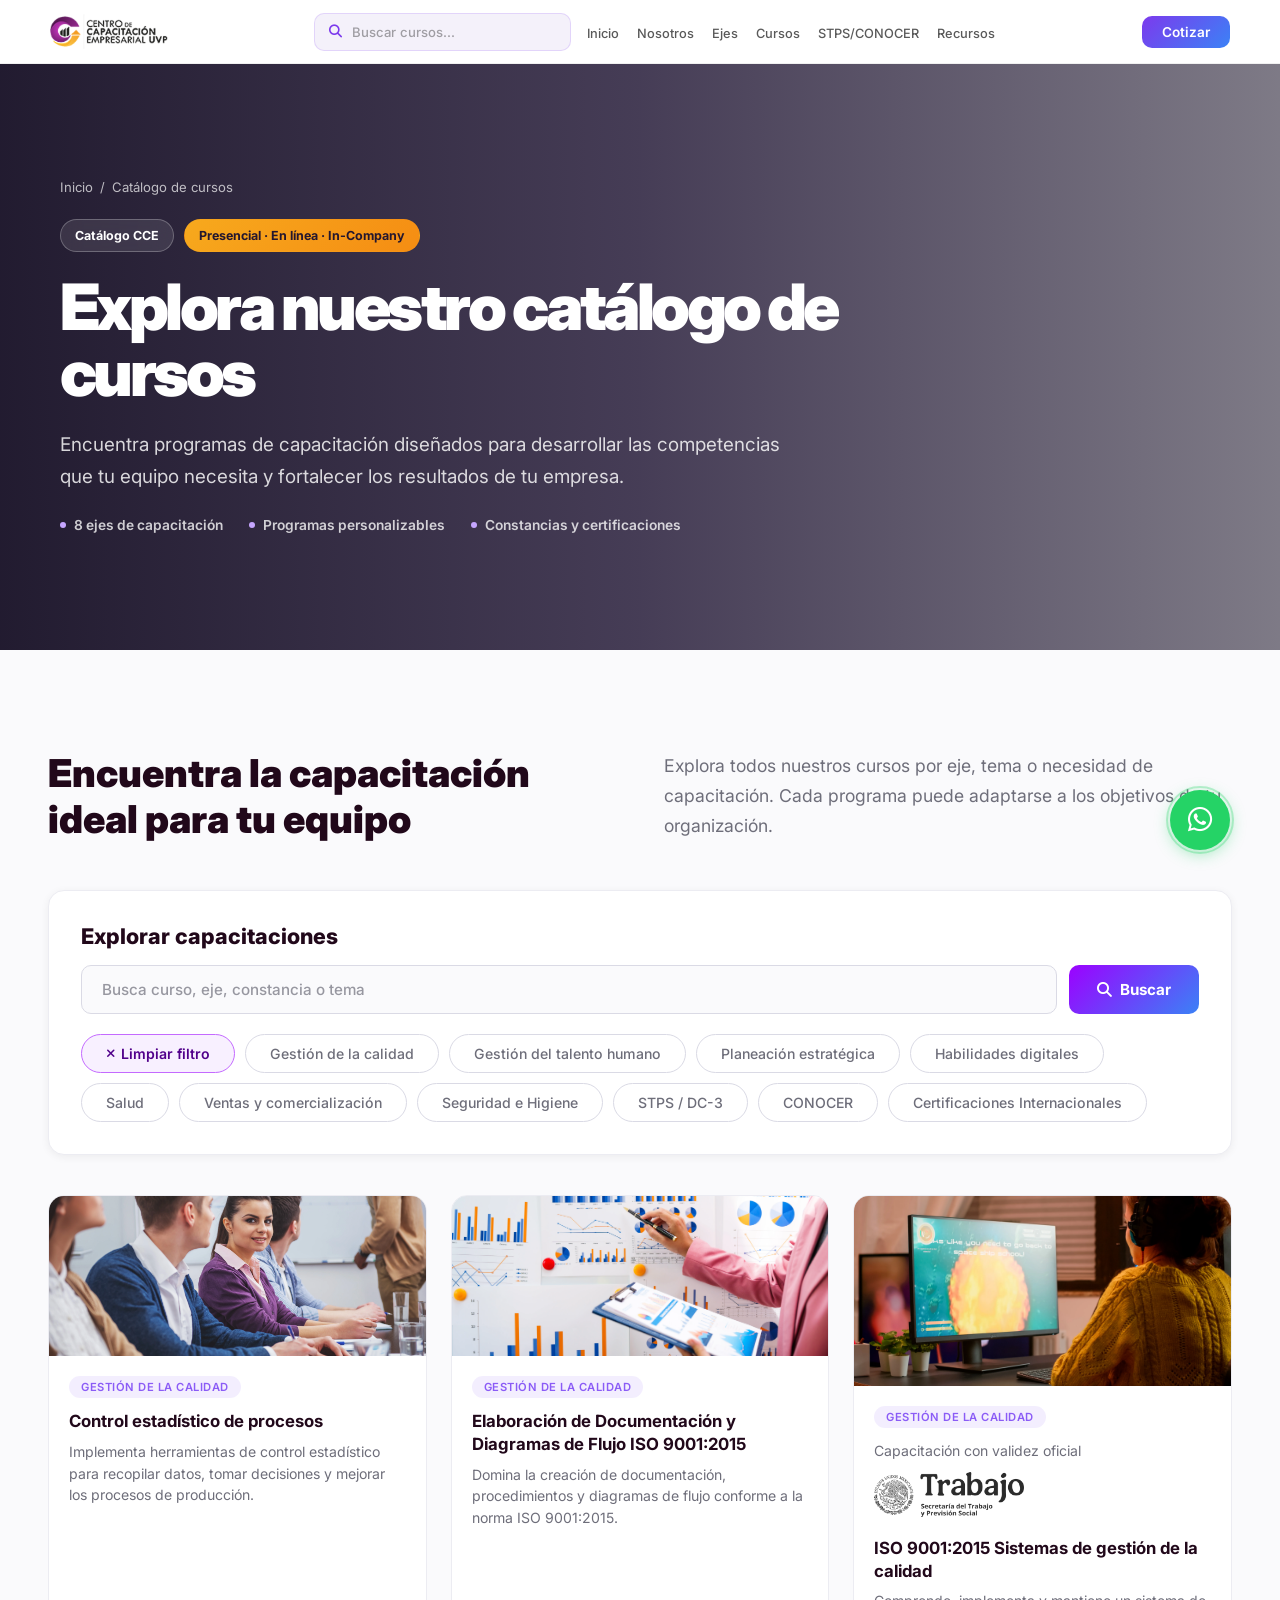
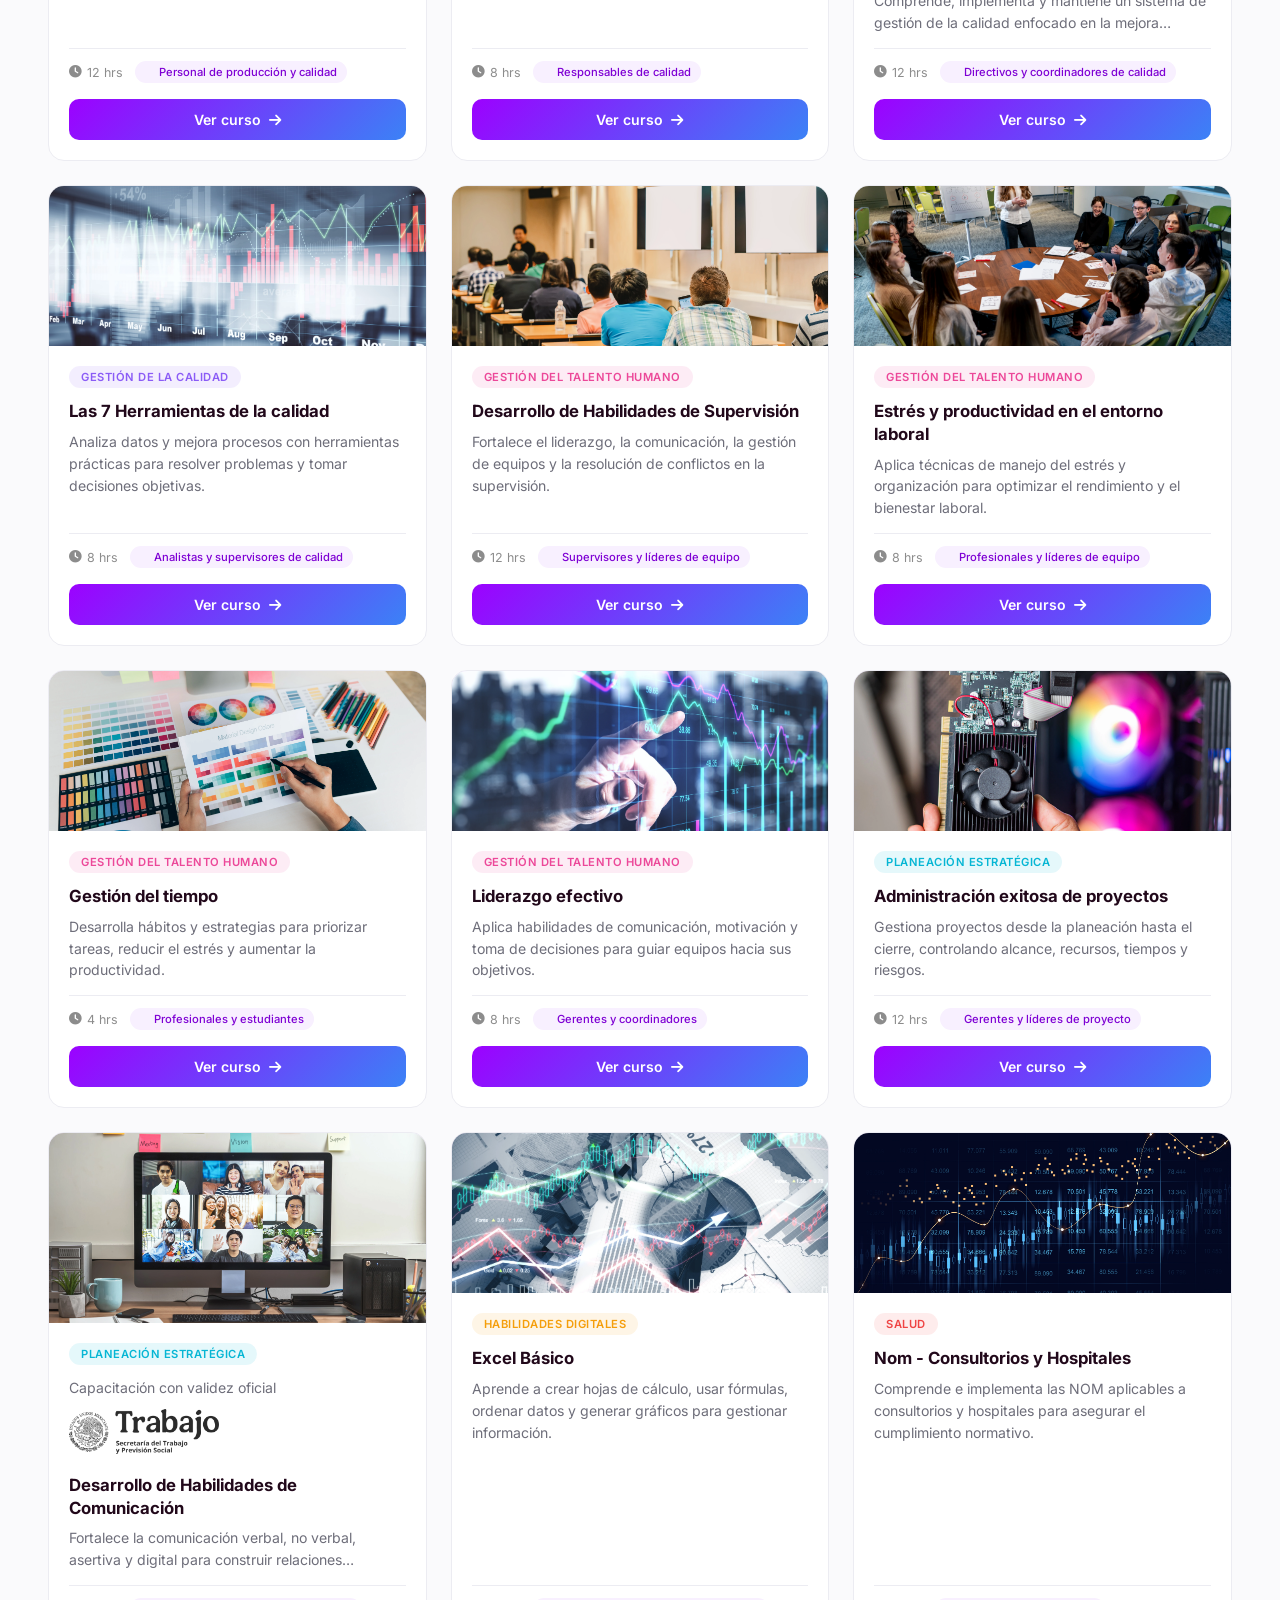
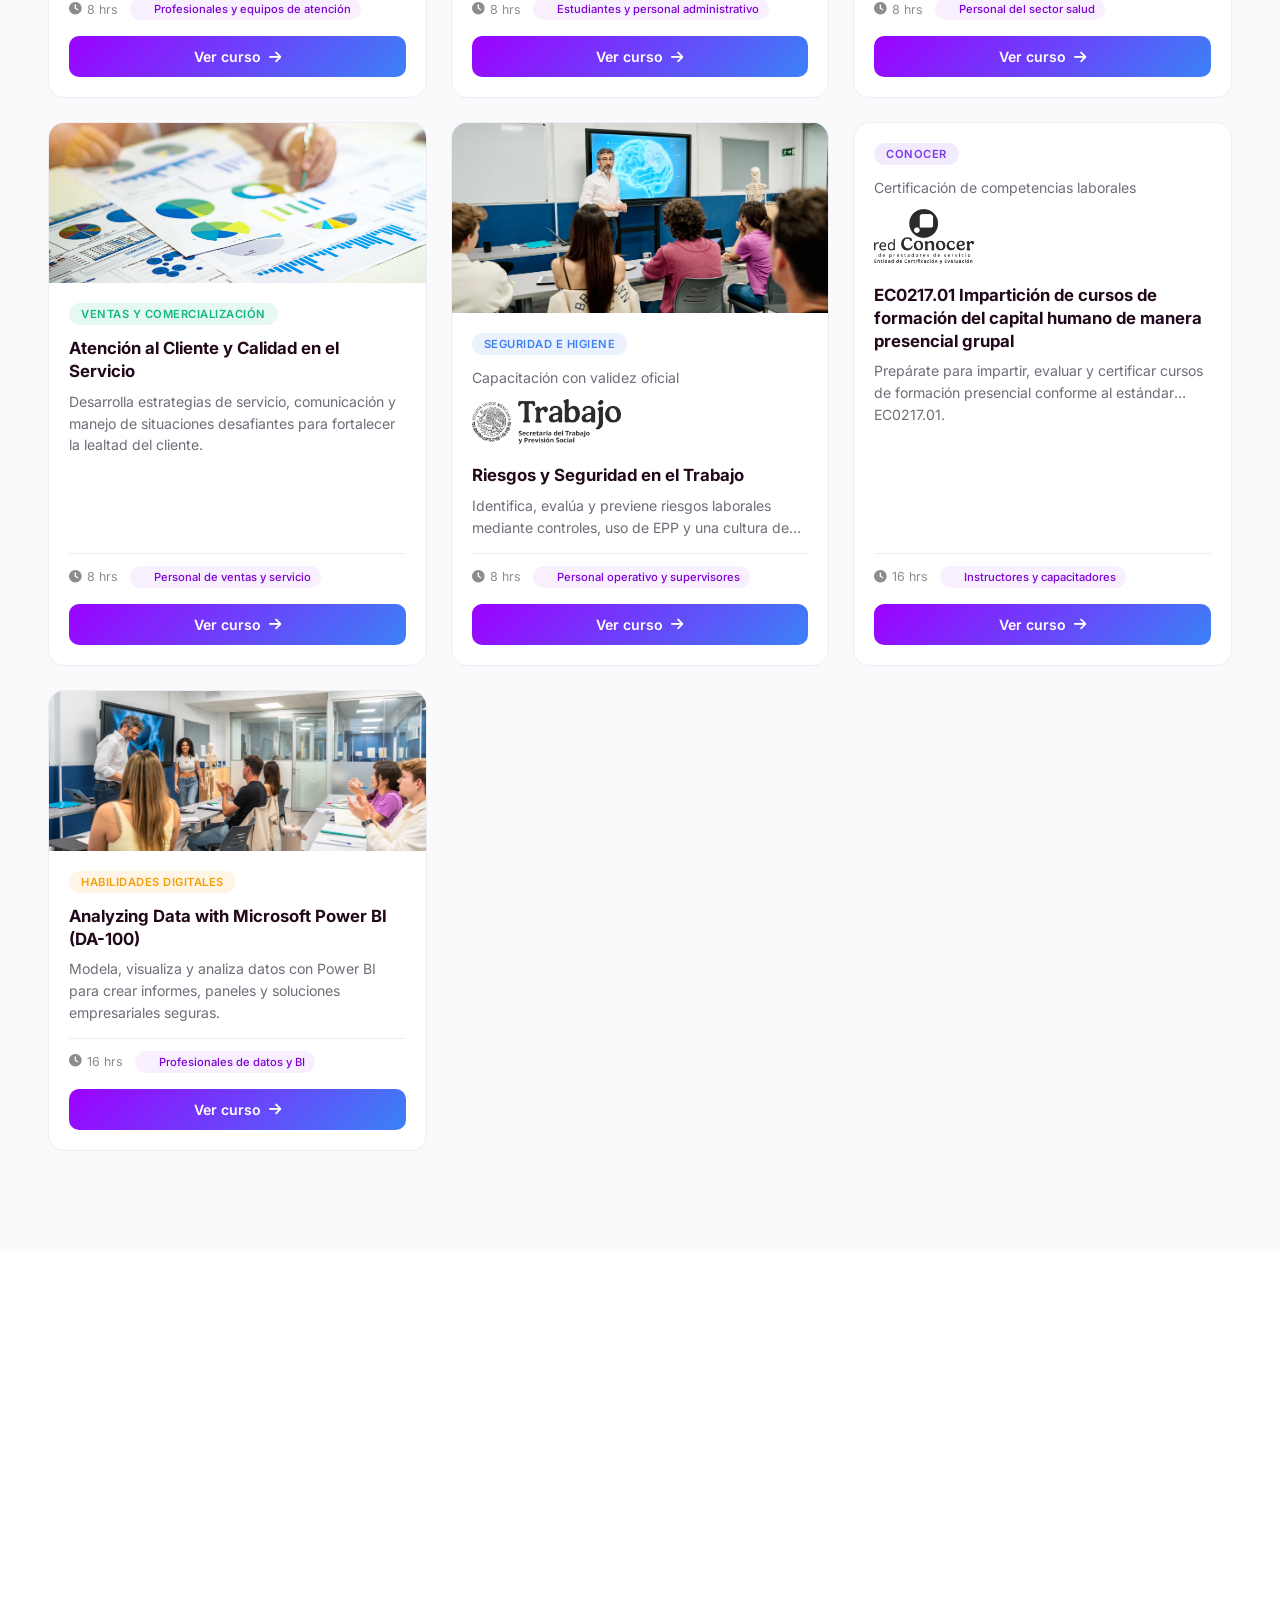
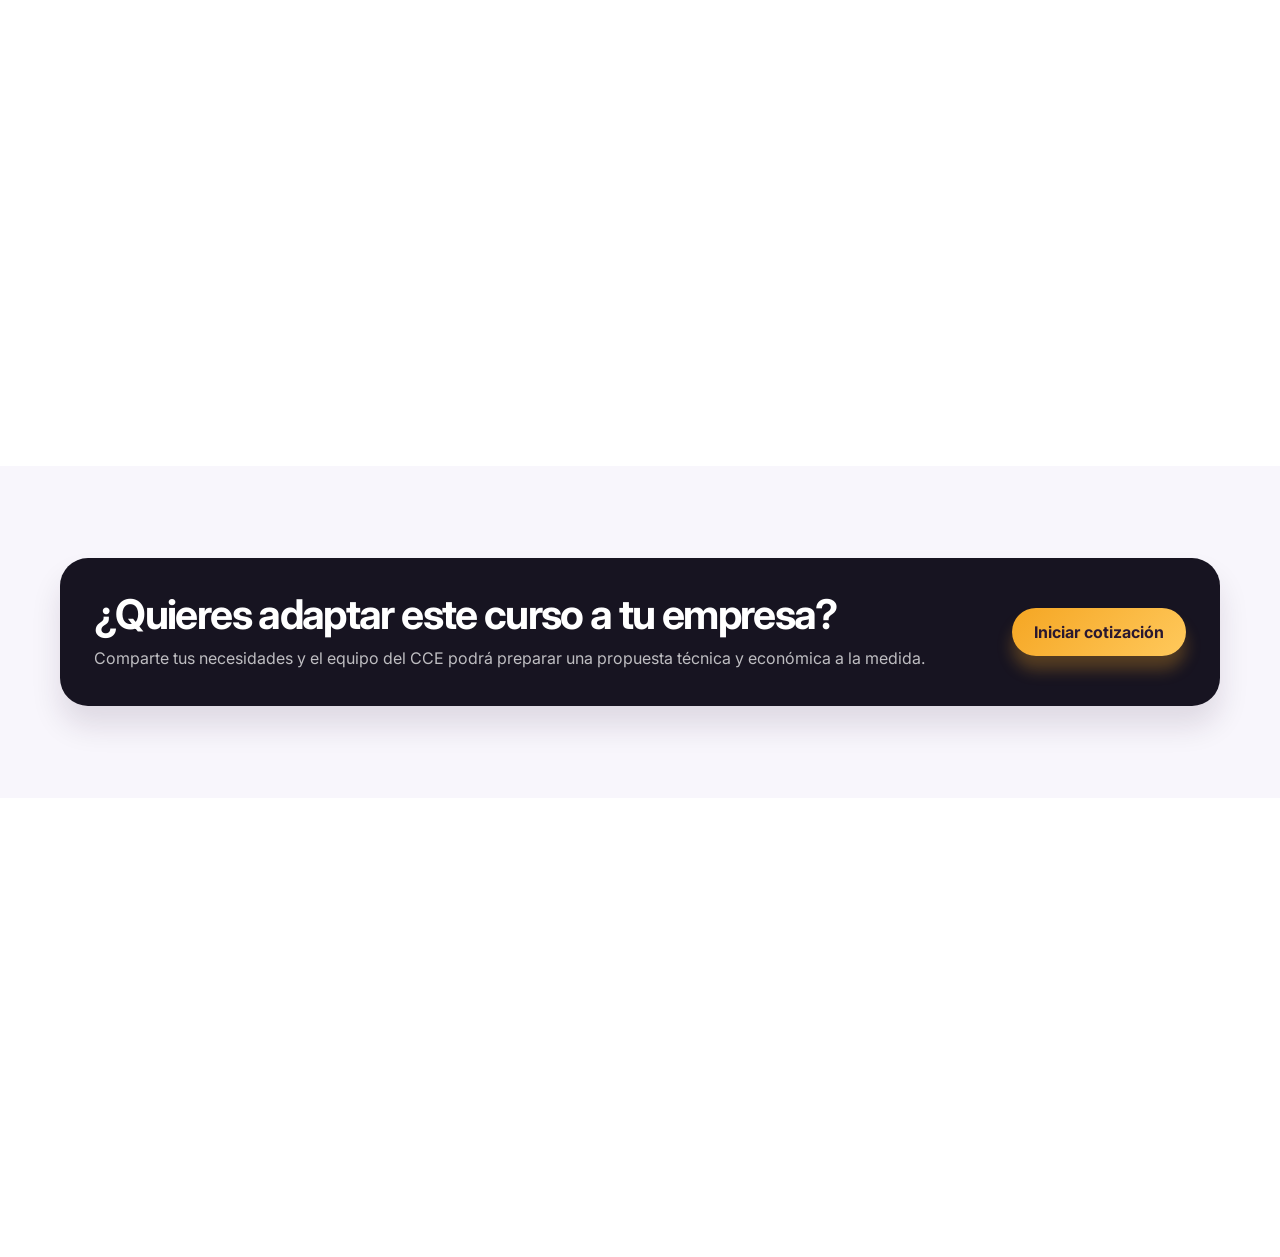
==== commit bd3eb680: "Actualización" ====
--- a/cursos.html
+++ b/cursos.html
@@ -103,13 +103,13 @@
           <div class="cotizador-campos">
             <label><span class="sr-only">Nombre</span><input type="text" name="nombre" placeholder="Nombre" autocomplete="name" required /></label>
             <label><span class="sr-only">Empresa</span><input type="text" name="empresa" placeholder="Empresa" autocomplete="organization" required /></label>
-            <label><span class="sr-only">Correo empresarial</span><input type="email" name="correo" placeholder="Correo empresarial" autocomplete="email" required /></label>
+            <label><span class="sr-only">Correo</span><input type="email" name="correo" placeholder="Correo" autocomplete="email" required /></label>
             <label><span class="sr-only">WhatsApp</span><input type="tel" name="whatsapp" placeholder="WhatsApp" autocomplete="tel" required /></label>
-            <label class="cotizador-campo-completo"><span class="sr-only">Curso o eje de interés</span><select name="interes" required><option value="" selected disabled>Selecciona curso o eje de interés</option><option value="planeacion">Planeación Estratégica</option><option value="talento">Gestión del Talento Humano</option><option value="calidad">Gestión de la Calidad</option><option value="ventas">Ventas y Comercialización</option><option value="seguridad">Seguridad e Higiene</option><option value="salud">Salud</option><option value="digitales">Habilidades Digitales</option><option value="conocer">CONOCER</option><option value="otro">Otro</option></select></label>
-            <label><span class="sr-only">Modalidad deseada</span><select name="modalidad" required><option value="" selected disabled>Modalidad deseada</option><option value="presencial">Presencial</option><option value="linea">En línea</option><option value="hibrida">Híbrida</option><option value="in-company">In-Company</option></select></label>
+            <label class="cotizador-campo-completo"><span class="sr-only">Selecciona eje de interés</span><select name="eje" required><option value="" selected disabled>Selecciona eje de interés</option><option value="planeacion">Planeación Estratégica</option><option value="talento">Gestión del Talento Humano</option><option value="calidad">Gestión de la Calidad</option><option value="ventas">Ventas y Comercialización</option><option value="seguridad">Seguridad e Higiene</option><option value="salud">Salud</option><option value="digitales">Habilidades Digitales</option></select></label>
+            <label class="cotizador-campo-completo"><span class="sr-only">Selecciona un curso</span><select name="curso" required disabled><option value="" selected>Selecciona primero un eje de interés</option></select></label>
+            <label><span class="sr-only">Modalidad deseada</span><select name="modalidad" required><option value="" selected disabled>Modalidad deseada</option><option value="presencial">Presencial</option><option value="distancia">A distancia</option><option value="online">Online</option><option value="hibrido">Híbrido</option></select></label>
             <label><span class="sr-only">Número de participantes</span><input type="number" name="participantes" placeholder="Número de participantes" min="1" required /></label>
-            <label><span class="sr-only">Tipo de constancia</span><select name="constancia" required><option value="" selected disabled>Tipo de constancia</option><option value="institucional">Constancia institucional</option><option value="dc3">DC-3 (STPS)</option><option value="conocer">Certificación CONOCER</option><option value="internacional">Certificación internacional</option><option value="no-requerida">No requerida</option></select></label>
-            <label><span class="sr-only">Ciudad o localidad</span><input type="text" name="ciudad" placeholder="Ciudad / Localidad" autocomplete="address-level2" required /></label>
+            <label><span class="sr-only">Ciudad o localidad</span><input type="text" name="ciudad" placeholder="Ciudad/Localidad" autocomplete="address-level2" required /></label>
             <label class="cotizador-campo-completo"><span class="sr-only">Objetivo de capacitación</span><textarea name="objetivo" rows="3" placeholder="Cuéntanos el objetivo de capacitación" required></textarea></label>
           </div>
           <button type="submit" class="cotizador-btn">Recibir propuesta personalizada</button>
--- a/styles/tokens.css
+++ b/styles/tokens.css
@@ -1009,6 +1009,14 @@
 .curso-card[data-category="seguridad"] .curso-category { background: rgba(59, 130, 246, 0.1); color: #3b82f6; }
 .curso-card[data-category="conocer"] .curso-category { background: rgba(124, 58, 237, 0.1); color: #7c3aed; }
 
+.curso-card-stps .curso-image { height: 190px; }
+.curso-credential-details { display: flex; flex-direction: column; gap: 10px; margin-bottom: 20px; }
+.curso-credential-details p { color: var(--color-text-muted); font-size: var(--font-body-sm); line-height: 1.55; }
+.curso-credential-logo { display: block; width: 149.7px; height: 45px; object-fit: contain; object-position: left center; }
+.curso-card-stps .curso-desc { min-height: 44px; -webkit-line-clamp: 2; }
+.curso-credential-logo-conocer { width: 99.6px; height: 55px; }
+.curso-card-conocer .curso-desc { min-height: 44px; -webkit-line-clamp: 2; }
+
 .curso-title { font-size: 1.05rem; font-weight: 700; color: var(--color-text-primary); line-height: 1.35; margin-bottom: 8px; }
 .curso-desc {
   font-size: var(--font-body-sm); color: var(--color-text-muted);
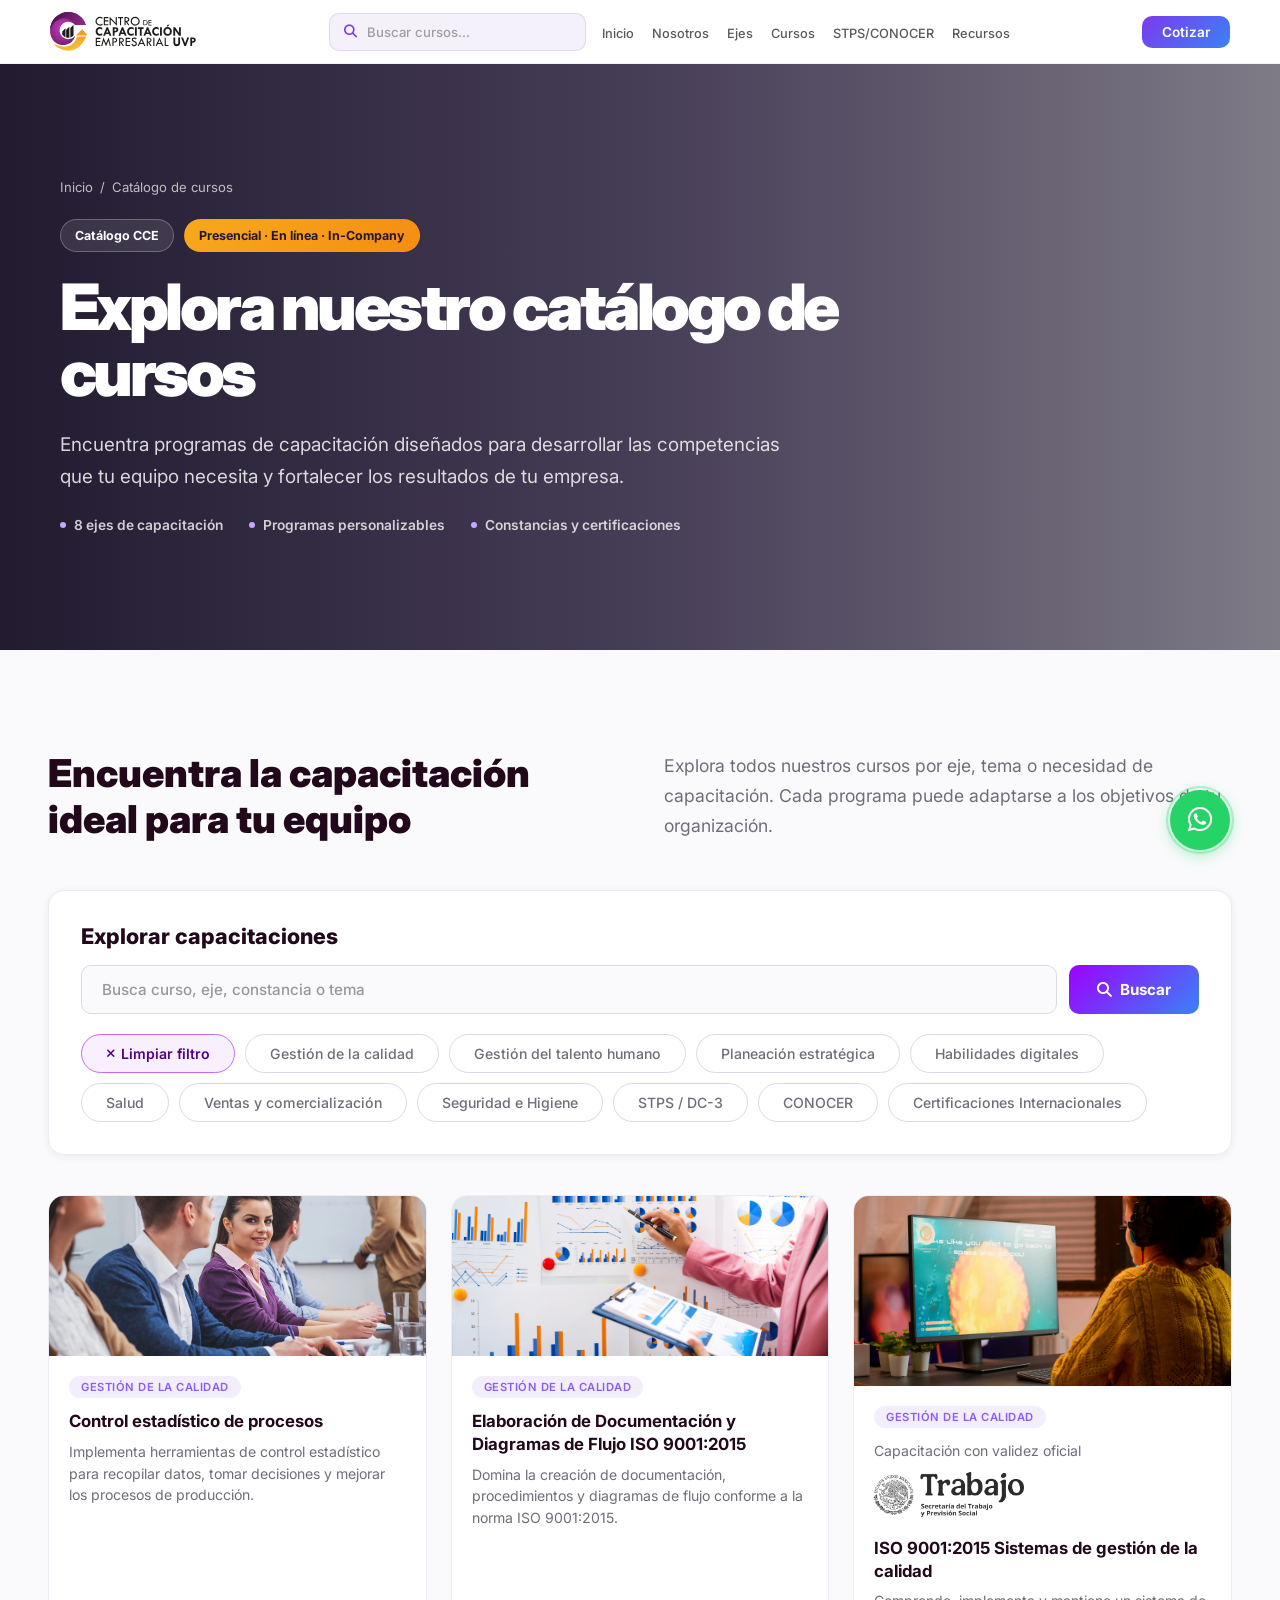
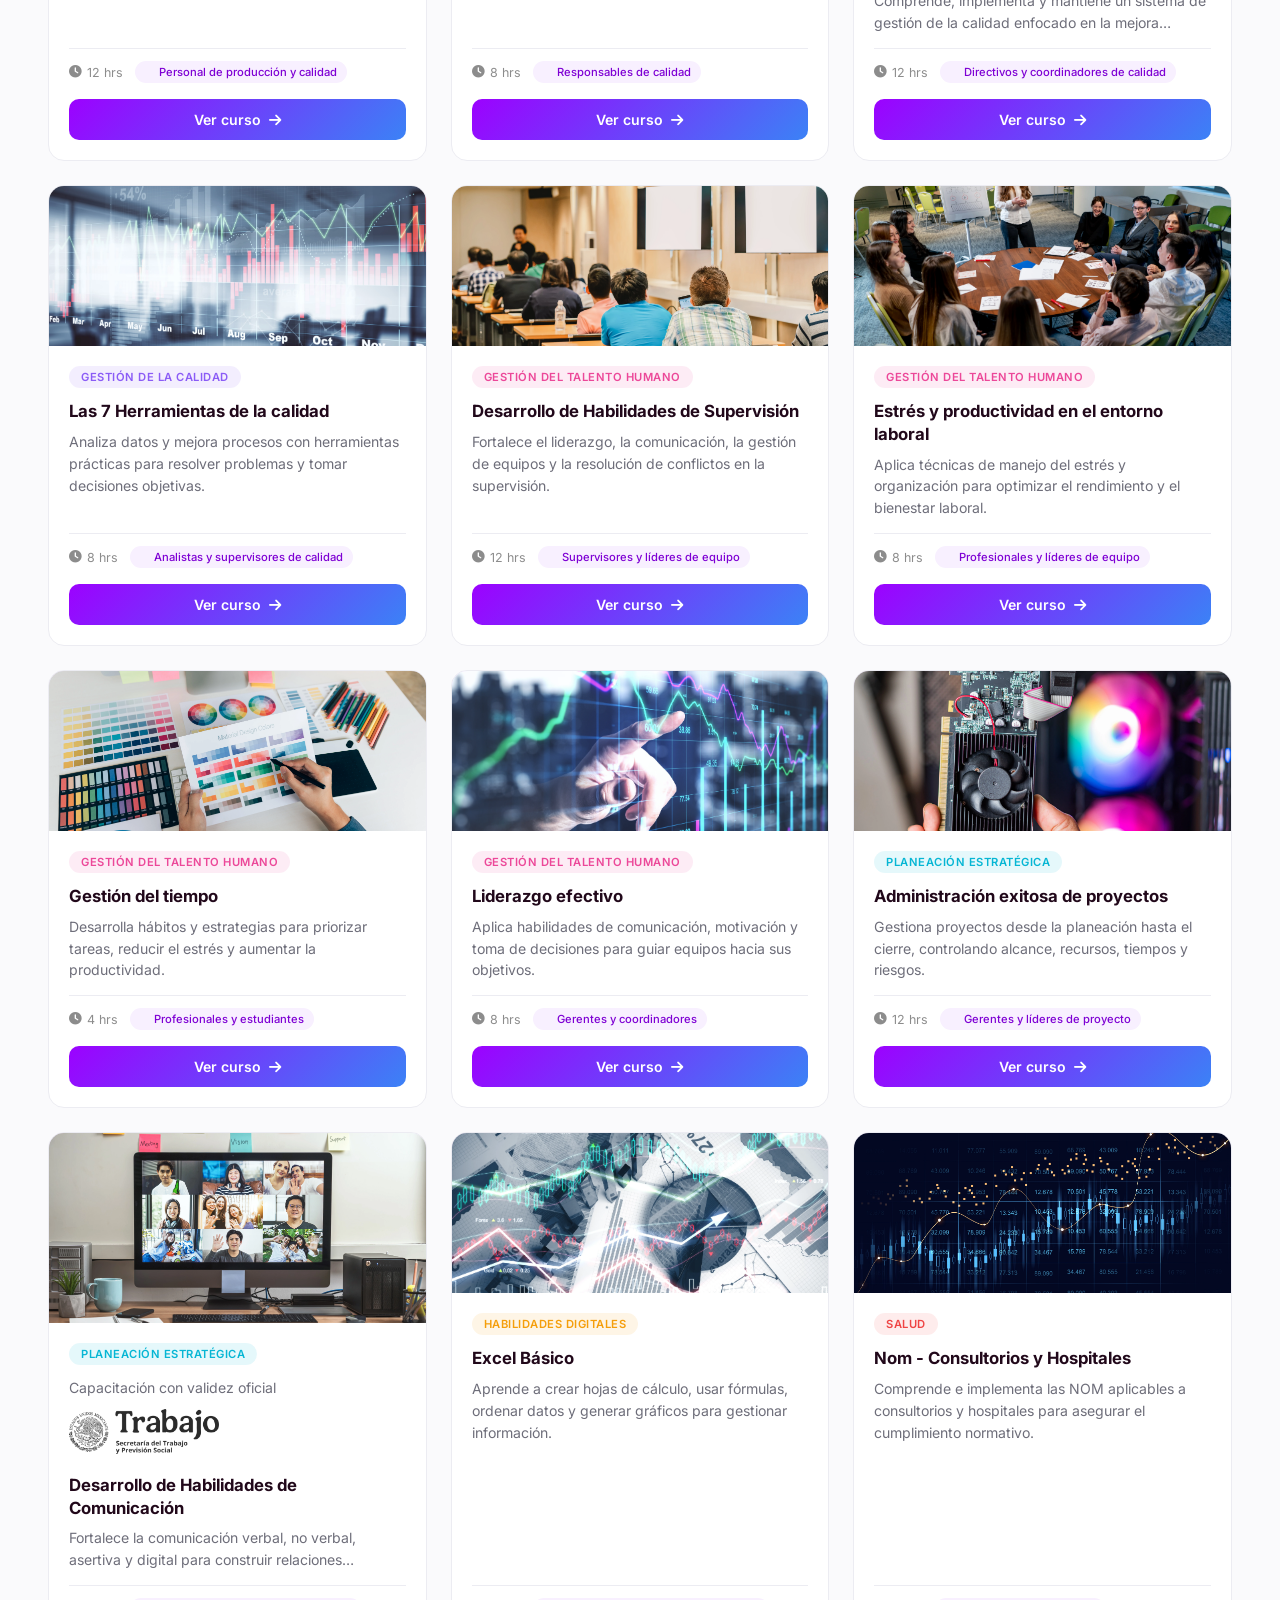
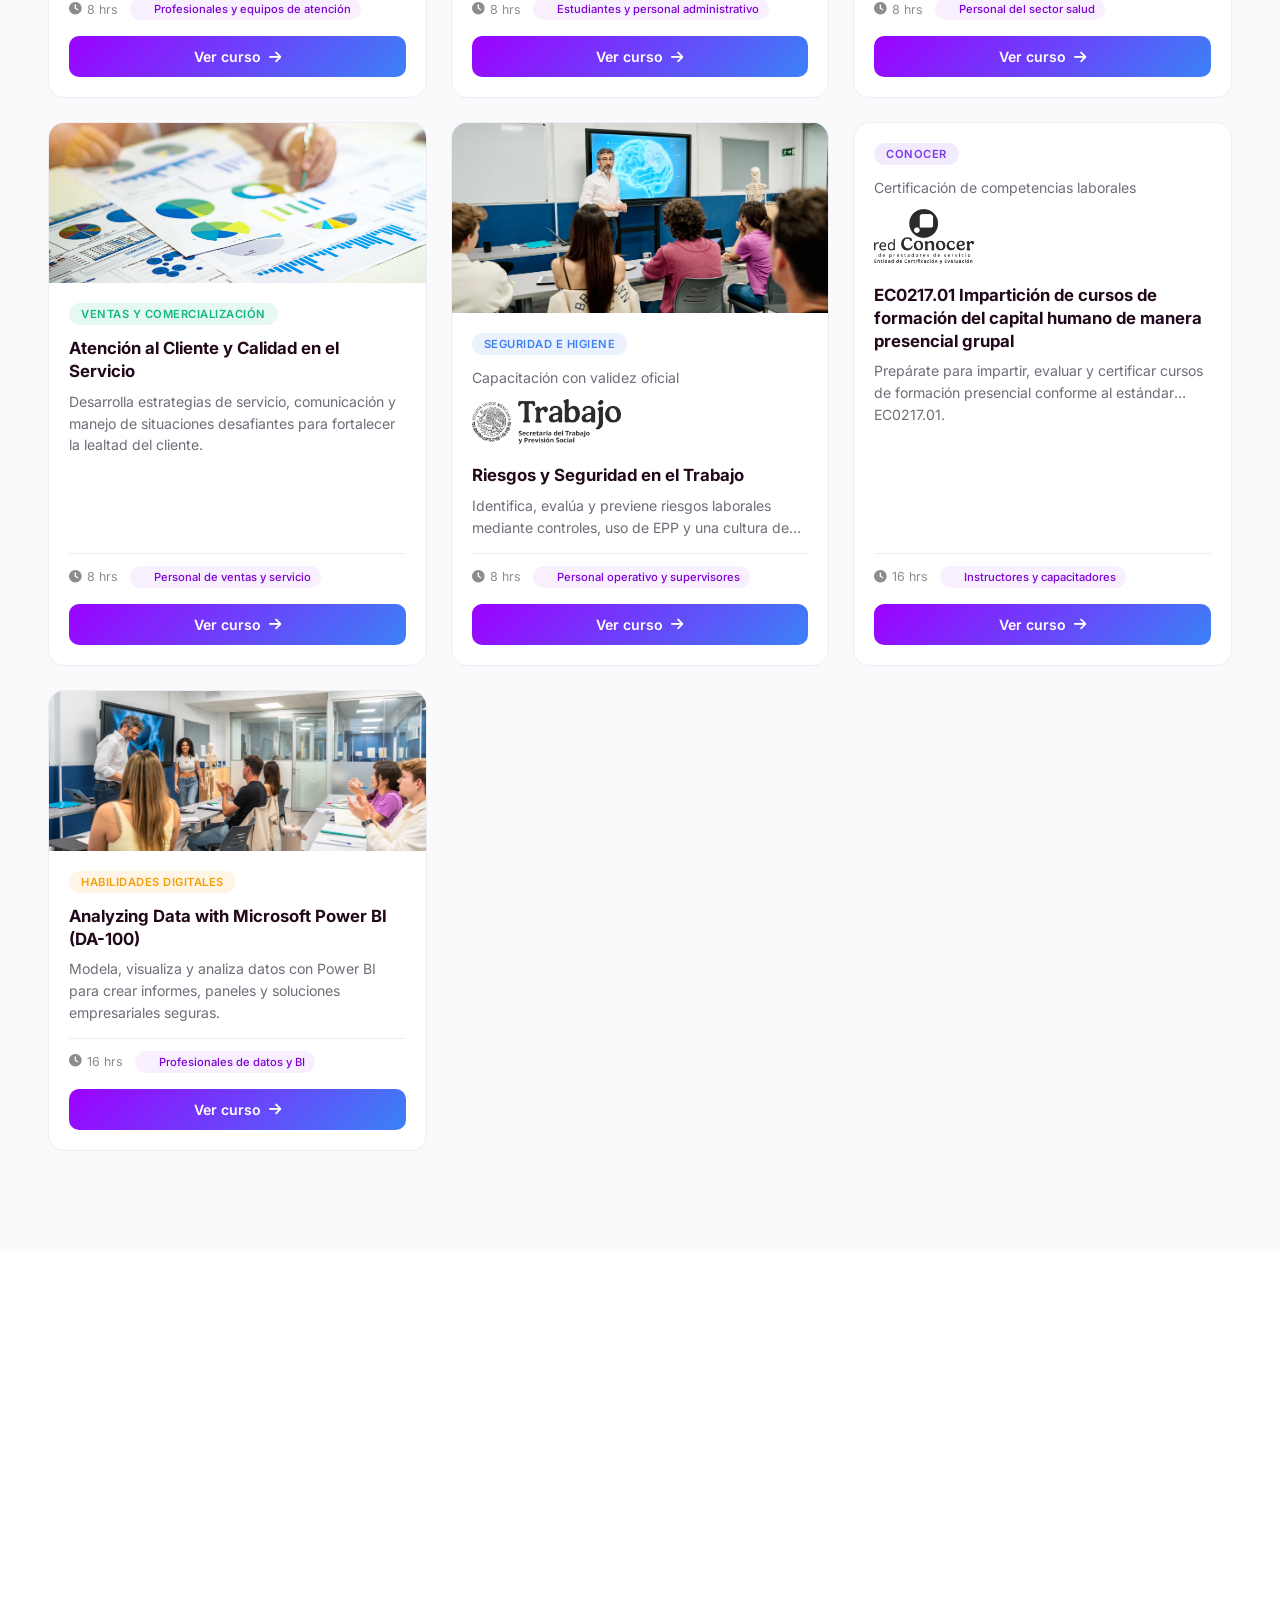
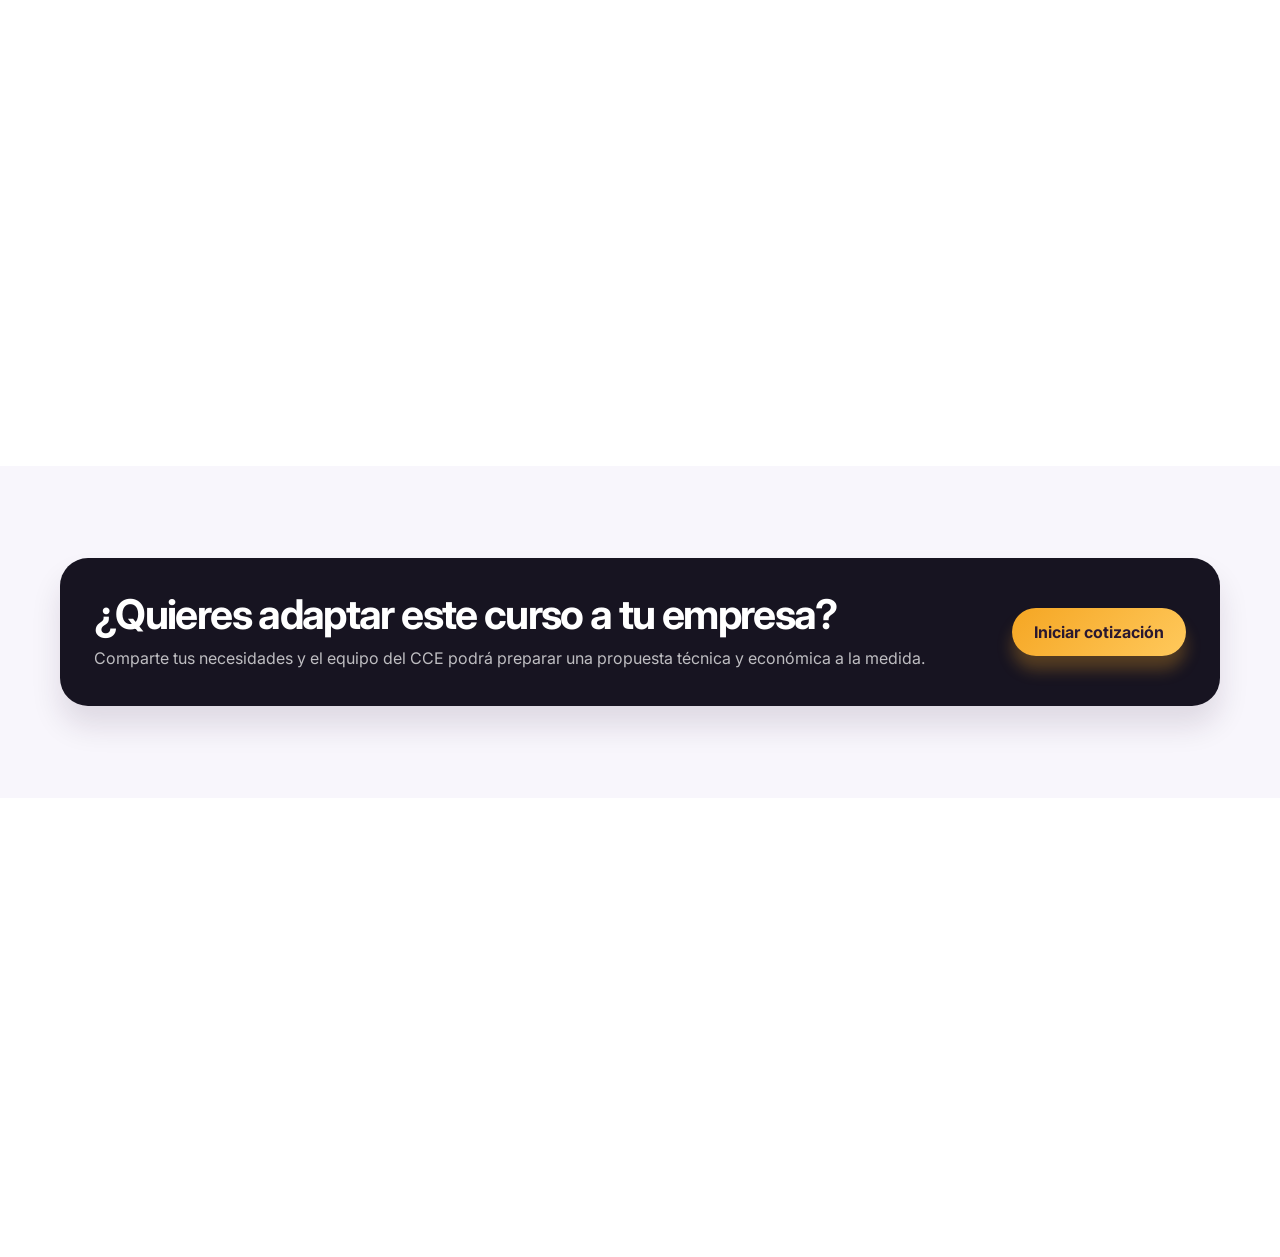
==== commit 0ade1ad8: "update" ====
--- a/cursos.html
+++ b/cursos.html
@@ -11,7 +11,7 @@
 <body data-catalog="full">
   <nav class="navbar">
     <a href="index.html#inicio" class="navbar-logo">
-      <img src="assets/images/brand/cce-logo.png" alt="CCE Logo" class="logo-img" />
+      <img src="assets/images/cce-logo.svg" alt="CCE Logo" class="logo-img" />
     </a>
     <div class="navbar-center">
       <div class="navbar-search">
@@ -110,7 +110,7 @@
             <label><span class="sr-only">Modalidad deseada</span><select name="modalidad" required><option value="" selected disabled>Modalidad deseada</option><option value="presencial">Presencial</option><option value="distancia">A distancia</option><option value="online">Online</option><option value="hibrido">Híbrido</option></select></label>
             <label><span class="sr-only">Número de participantes</span><input type="number" name="participantes" placeholder="Número de participantes" min="1" required /></label>
             <label><span class="sr-only">Ciudad o localidad</span><input type="text" name="ciudad" placeholder="Ciudad/Localidad" autocomplete="address-level2" required /></label>
-            <label class="cotizador-campo-completo"><span class="sr-only">Objetivo de capacitación</span><textarea name="objetivo" rows="3" placeholder="Cuéntanos el objetivo de capacitación" required></textarea></label>
+            <label class="cotizador-campo-completo"><span class="sr-only">Objetivo de capacitación</span><textarea name="objetivo" rows="3" placeholder="Qué esperas lograr con el curso" required></textarea></label>
           </div>
           <button type="submit" class="cotizador-btn">Recibir propuesta personalizada</button>
           <p class="cotizador-aviso">Tus datos serán utilizados únicamente para dar seguimiento a tu solicitud de capacitación.</p>
--- a/styles/tokens.css
+++ b/styles/tokens.css
@@ -217,7 +217,7 @@
   display: flex; align-items: center; gap: 10px;
   text-decoration: none; z-index: 110;
 }
-.navbar-logo .logo-img { height: 36px; width: auto; object-fit: contain; }
+.navbar-logo .logo-img { height: 45px; width: auto; object-fit: contain; }
 
 .navbar-cotizar {
   position: relative; overflow: hidden;
@@ -700,6 +700,7 @@
 .eje-card[data-eje="5"] { --eje-color: #ef4444; }
 .eje-card[data-eje="6"] { --eje-color: #10b981; }
 .eje-card[data-eje="7"] { --eje-color: #3b82f6; }
+.eje-card[data-eje="8"] { --eje-color: #FF3B61; }
 
 .ejes-particles { position: absolute; inset: 0; pointer-events: none; z-index: 1; overflow: hidden; }
 .particle {
@@ -822,9 +823,16 @@
 }
 
 .testimonio-cargo {
-  margin: 0;
-  color: #6b5a7d;
-  font-size: 0.84rem;
+  display: inline-block;
+  margin: 8px 0 0;
+  padding: 4px 12px;
+  background: var(--color-primary-50);
+  color: var(--color-primary-700);
+  font-size: 0.78rem;
+  font-weight: 600;
+  border-radius: var(--radius-full);
+  border: 1px solid var(--color-primary-200);
+  width: fit-content;
 }
 
 @media (prefers-reduced-motion: reduce) {
